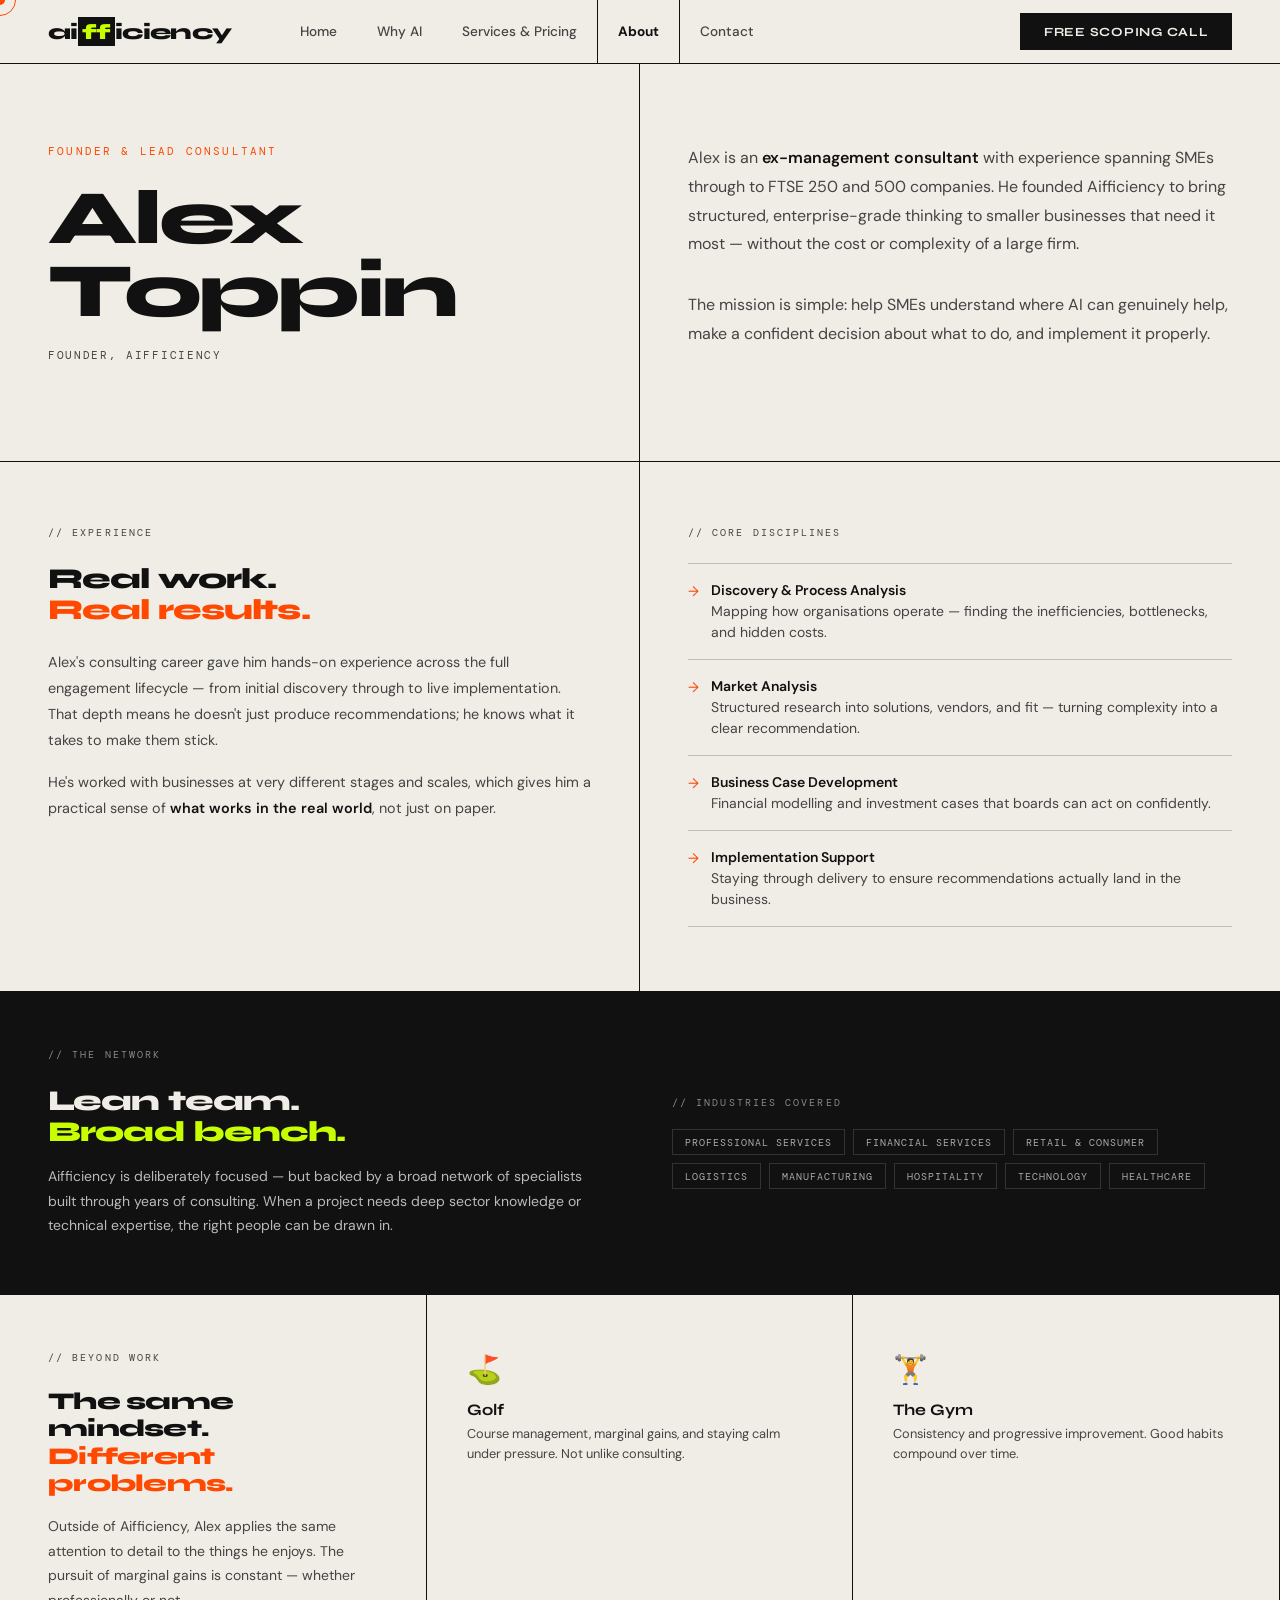
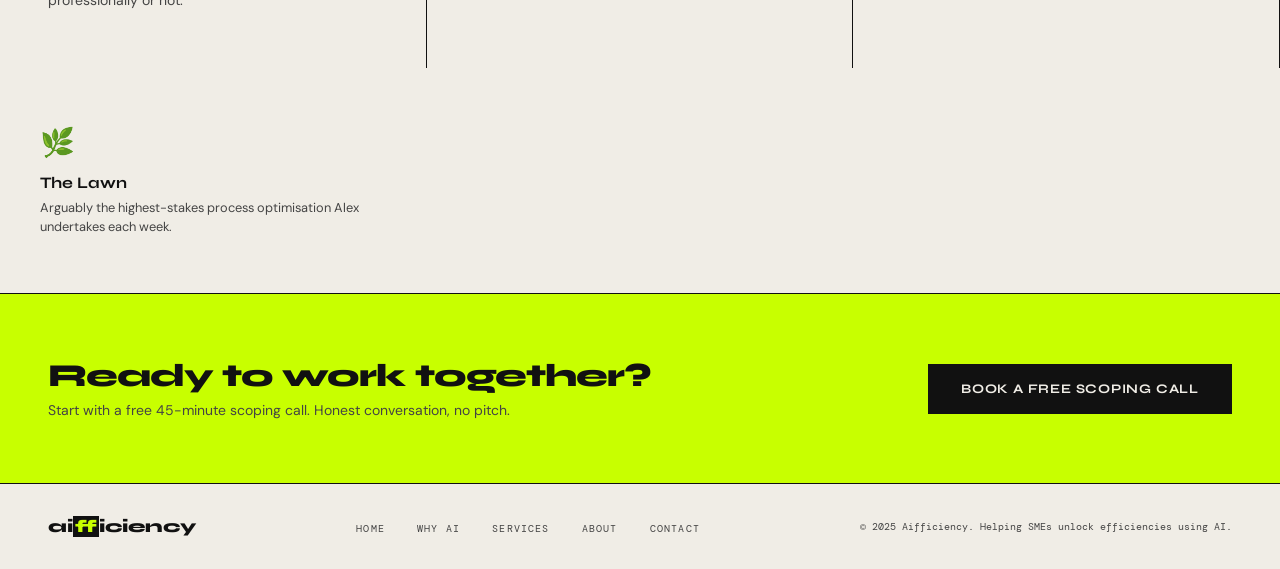
==== aifficiency-about.html @ 2e6d22d6 "Add files via upload" ====
<!DOCTYPE html>
<html lang="en">
<head>
<meta charset="UTF-8">
<meta name="viewport" content="width=device-width, initial-scale=1.0">
<title>Aifficiency — About</title>
<link href="https://fonts.googleapis.com/css2?family=Syne:wght@400;700;800&family=DM+Mono:wght@300;400;500&family=DM+Sans:ital,wght@0,300;0,400;0,500;1,300&display=swap" rel="stylesheet">
<style>
  *,*::before,*::after{box-sizing:border-box;margin:0;padding:0}
  :root{--bg:#f0ede6;--ink:#111;--ink-mid:#444;--acid:#c8ff00;--orange:#ff4800;--card:#e4e1da;--dark:#111;--border:#c0bdb6}
  html{scroll-behavior:smooth}
  body{background:var(--bg);color:var(--ink);font-family:'DM Sans',sans-serif;font-weight:400;overflow-x:hidden;cursor:none}
  .cursor{width:10px;height:10px;background:var(--orange);border-radius:50%;position:fixed;pointer-events:none;z-index:9999;transform:translate(-50%,-50%)}
  .cursor-ring{width:32px;height:32px;border:1.5px solid var(--orange);border-radius:50%;position:fixed;pointer-events:none;z-index:9998;transform:translate(-50%,-50%)}
  nav{padding:0 3rem;display:flex;align-items:stretch;border-bottom:1.5px solid var(--ink);position:sticky;top:0;background:var(--bg);z-index:200;height:64px}
  .nav-logo{font-family:'Syne',sans-serif;font-weight:800;font-size:1.35rem;letter-spacing:-0.03em;color:var(--ink);text-decoration:none;display:flex;align-items:center;margin-right:3rem;flex-shrink:0}
  .nav-logo em{font-style:normal;background:var(--ink);color:var(--acid);padding:0.05em 0.2em}
  .nav-links{display:flex;align-items:stretch;list-style:none;flex:1}
  .nav-links li{display:flex;align-items:stretch}
  .nav-links a{font-size:0.85rem;font-weight:500;color:var(--ink-mid);text-decoration:none;display:flex;align-items:center;padding:0 1.25rem;transition:color 0.15s,background 0.15s}
  .nav-links a:hover{color:var(--ink);background:var(--card)}
  .nav-links a.active{font-weight:700;color:var(--ink);border-left:1.5px solid var(--ink);border-right:1.5px solid var(--ink)}
  .nav-cta{margin-left:auto;display:flex;align-items:center}
  .nav-cta a{font-family:'Syne',sans-serif;font-weight:700;font-size:0.78rem;letter-spacing:0.06em;text-transform:uppercase;text-decoration:none;background:var(--ink);color:var(--bg);padding:0.6rem 1.4rem;border:1.5px solid var(--ink);transition:background 0.15s;cursor:none}
  .nav-cta a:hover{background:var(--orange);border-color:var(--orange);color:#fff}

  .section-label{font-family:'DM Mono',monospace;font-size:0.65rem;letter-spacing:0.2em;text-transform:uppercase;color:var(--ink-mid);margin-bottom:1.5rem}

  /* HERO */
  .hero{display:grid;grid-template-columns:1fr 1fr;border-bottom:1.5px solid var(--ink)}
  .hero-left{padding:5rem 3rem;border-right:1.5px solid var(--ink)}
  .hero-eyebrow{font-family:'DM Mono',monospace;font-size:0.68rem;letter-spacing:0.2em;text-transform:uppercase;color:var(--orange);margin-bottom:1.5rem;opacity:0;animation:fadeUp 0.5s 0.1s forwards}
  .hero-name{font-family:'Syne',sans-serif;font-weight:800;font-size:clamp(3.5rem,6vw,6rem);letter-spacing:-0.04em;line-height:0.95;opacity:0;animation:fadeUp 0.6s 0.25s forwards}
  .hero-role{font-family:'DM Mono',monospace;font-size:0.7rem;letter-spacing:0.15em;text-transform:uppercase;color:var(--ink-mid);margin-top:1.25rem;opacity:0;animation:fadeUp 0.6s 0.4s forwards}
  .hero-right{padding:5rem 3rem;display:flex;flex-direction:column;justify-content:center;opacity:0;animation:fadeUp 0.7s 0.5s forwards}
  .hero-intro{font-size:1rem;color:var(--ink-mid);line-height:1.8;margin-bottom:2rem}
  .hero-intro strong{color:var(--ink);font-weight:600}

  /* BACKGROUND */
  .background-section{display:grid;grid-template-columns:1fr 1fr;border-bottom:1.5px solid var(--ink)}
  .bg-left{padding:4rem 3rem;border-right:1.5px solid var(--ink)}
  .bg-heading{font-family:'Syne',sans-serif;font-weight:800;font-size:1.8rem;letter-spacing:-0.03em;line-height:1.1;margin-bottom:1.5rem}
  .bg-heading em{font-style:normal;color:var(--orange)}
  .bg-body{font-size:0.9rem;color:var(--ink-mid);line-height:1.8}
  .bg-body p+p{margin-top:1rem}
  .bg-body strong{color:var(--ink);font-weight:600}
  .bg-right{padding:4rem 3rem}
  .exp-list{list-style:none;margin-top:0}
  .exp-item{padding:1rem 0;border-bottom:1px solid var(--border);display:flex;gap:0.75rem;align-items:flex-start;font-size:0.875rem;color:var(--ink-mid);line-height:1.5}
  .exp-item:first-child{border-top:1px solid var(--border)}
  .exp-item::before{content:'→';color:var(--orange);flex-shrink:0;margin-top:0.05rem}
  .exp-item strong{color:var(--ink);font-weight:600;display:block}

  /* NETWORK STRIP */
  .network-strip{background:var(--dark);color:var(--bg);padding:3.5rem 3rem;border-bottom:1.5px solid var(--ink);display:grid;grid-template-columns:1fr 1fr;gap:4rem;align-items:center}
  .network-strip .section-label{color:#888}
  .network-heading{font-family:'Syne',sans-serif;font-weight:800;font-size:1.8rem;letter-spacing:-0.03em;line-height:1.1}
  .network-heading em{font-style:normal;color:var(--acid)}
  .network-body{font-size:0.875rem;color:#bbb;line-height:1.75;margin-top:1rem}
  .network-tags{display:flex;flex-wrap:wrap;gap:0.5rem;margin-top:0}
  .network-tag{font-family:'DM Mono',monospace;font-size:0.62rem;letter-spacing:0.1em;text-transform:uppercase;padding:0.35rem 0.75rem;border:1px solid #333;color:#aaa}

  /* PERSONAL */
  .personal-section{display:grid;grid-template-columns:repeat(3,1fr);border-bottom:1.5px solid var(--ink)}
  .personal-intro{padding:3.5rem 3rem;border-right:1.5px solid var(--ink);grid-column:1}
  .personal-heading{font-family:'Syne',sans-serif;font-weight:800;font-size:1.5rem;letter-spacing:-0.03em;line-height:1.15;margin-bottom:1rem}
  .personal-heading em{font-style:normal;color:var(--orange)}
  .personal-body{font-size:0.875rem;color:var(--ink-mid);line-height:1.75}
  .interest-card{padding:3.5rem 2.5rem;border-right:1.5px solid var(--ink);transition:background 0.2s}
  .interest-card:last-child{border-right:none}
  .interest-card:hover{background:var(--card)}
  .interest-emoji{font-size:1.75rem;display:block;margin-bottom:0.75rem}
  .interest-name{font-family:'Syne',sans-serif;font-weight:700;font-size:1rem;margin-bottom:0.35rem}
  .interest-desc{font-size:0.8rem;color:var(--ink-mid);line-height:1.55}

  /* CTA */
  .cta-strip{background:var(--acid);padding:4rem 3rem;display:flex;align-items:center;justify-content:space-between;gap:2rem}
  .cta-text{font-family:'Syne',sans-serif;font-weight:800;font-size:clamp(1.5rem,2.5vw,2.2rem);letter-spacing:-0.03em;line-height:1.1}
  .cta-sub{font-size:0.875rem;color:var(--ink-mid);margin-top:0.5rem}
  .cta-btn{font-family:'Syne',sans-serif;font-weight:700;font-size:0.82rem;letter-spacing:0.06em;text-transform:uppercase;text-decoration:none;background:var(--ink);color:var(--bg);padding:1rem 2rem;border:1.5px solid var(--ink);white-space:nowrap;cursor:none;transition:background 0.15s;display:inline-block}
  .cta-btn:hover{background:var(--orange);border-color:var(--orange);color:#fff}

  footer{padding:2rem 3rem;display:flex;justify-content:space-between;align-items:center;border-top:1.5px solid var(--ink)}
  .footer-logo{font-family:'Syne',sans-serif;font-weight:800;font-size:1.1rem;color:var(--ink)}
  .footer-logo em{font-style:normal;background:var(--ink);color:var(--acid);padding:0 0.12em}
  .footer-links{display:flex;gap:2rem;list-style:none}
  .footer-links a{font-family:'DM Mono',monospace;font-size:0.62rem;letter-spacing:0.12em;text-transform:uppercase;color:var(--ink-mid);text-decoration:none;cursor:none}
  .footer-links a:hover{color:var(--ink)}
  .footer-note{font-family:'DM Mono',monospace;font-size:0.6rem;color:var(--ink-mid)}

  @keyframes fadeUp{from{opacity:0;transform:translateY(16px)}to{opacity:1;transform:translateY(0)}}

  @media(max-width:900px){
    nav{padding:0 1.5rem}.nav-links,.nav-cta{display:none}
    .hero,.background-section,.network-strip,.personal-section{grid-template-columns:1fr}
    .hero-left,.bg-left,.personal-intro{border-right:none;border-bottom:1.5px solid var(--ink);padding:3rem 1.5rem}
    .hero-right,.bg-right,.network-strip{padding:3rem 1.5rem}
    .interest-card{border-right:none;border-bottom:1.5px solid var(--ink)}
    .interest-card:last-child{border-bottom:none}
    .cta-strip{flex-direction:column;align-items:flex-start;padding:3rem 1.5rem}
    footer{flex-direction:column;gap:1rem;text-align:center;padding:2rem 1.5rem}.footer-links{display:none}
  }
</style>
</head>
<body>
<div class="cursor" id="cursor"></div>
<div class="cursor-ring" id="cursorRing"></div>

<nav>
  <a href="index.html" class="nav-logo">ai<em>ff</em>iciency</a>
  <ul class="nav-links">
    <li><a href="index.html">Home</a></li>
    <li><a href="aifficiency-why.html">Why AI</a></li>
    <li><a href="aifficiency-pricing.html">Services & Pricing</a></li>
    <li><a href="aifficiency-about.html" class="active">About</a></li>
    <li><a href="aifficiency-contact.html">Contact</a></li>
  </ul>
  <div class="nav-cta"><a href="aifficiency-contact.html">Free Scoping Call</a></div>
</nav>

<section class="hero">
  <div class="hero-left">
    <div class="hero-eyebrow">Founder & Lead Consultant</div>
    <h1 class="hero-name">Alex<br>Toppin</h1>
    <div class="hero-role">Founder, Aifficiency</div>
  </div>
  <div class="hero-right">
    <p class="hero-intro">Alex is an <strong>ex-management consultant</strong> with experience spanning SMEs through to FTSE 250 and 500 companies. He founded Aifficiency to bring structured, enterprise-grade thinking to smaller businesses that need it most — without the cost or complexity of a large firm.</p>
    <p class="hero-intro">The mission is simple: help SMEs understand where AI can genuinely help, make a confident decision about what to do, and implement it properly.</p>
  </div>
</section>

<section class="background-section">
  <div class="bg-left">
    <div class="section-label">// Experience</div>
    <h2 class="bg-heading">Real work.<br><em>Real results.</em></h2>
    <div class="bg-body">
      <p>Alex's consulting career gave him hands-on experience across the full engagement lifecycle — from initial discovery through to live implementation. That depth means he doesn't just produce recommendations; he knows what it takes to make them stick.</p>
      <p>He's worked with businesses at very different stages and scales, which gives him a practical sense of <strong>what works in the real world</strong>, not just on paper.</p>
    </div>
  </div>
  <div class="bg-right">
    <div class="section-label">// Core disciplines</div>
    <ul class="exp-list">
      <li class="exp-item"><div><strong>Discovery & Process Analysis</strong>Mapping how organisations operate — finding the inefficiencies, bottlenecks, and hidden costs.</div></li>
      <li class="exp-item"><div><strong>Market Analysis</strong>Structured research into solutions, vendors, and fit — turning complexity into a clear recommendation.</div></li>
      <li class="exp-item"><div><strong>Business Case Development</strong>Financial modelling and investment cases that boards can act on confidently.</div></li>
      <li class="exp-item"><div><strong>Implementation Support</strong>Staying through delivery to ensure recommendations actually land in the business.</div></li>
    </ul>
  </div>
</section>

<div class="network-strip">
  <div>
    <div class="section-label">// The network</div>
    <h2 class="network-heading">Lean team.<br><em>Broad bench.</em></h2>
    <p class="network-body">Aifficiency is deliberately focused — but backed by a broad network of specialists built through years of consulting. When a project needs deep sector knowledge or technical expertise, the right people can be drawn in.</p>
  </div>
  <div>
    <div class="section-label" style="color:#888;margin-bottom:1.25rem">// Industries covered</div>
    <div class="network-tags">
      <span class="network-tag">Professional Services</span>
      <span class="network-tag">Financial Services</span>
      <span class="network-tag">Retail & Consumer</span>
      <span class="network-tag">Logistics</span>
      <span class="network-tag">Manufacturing</span>
      <span class="network-tag">Hospitality</span>
      <span class="network-tag">Technology</span>
      <span class="network-tag">Healthcare</span>
    </div>
  </div>
</div>

<section class="personal-section">
  <div class="personal-intro">
    <div class="section-label">// Beyond work</div>
    <h2 class="personal-heading">The same mindset.<br><em>Different problems.</em></h2>
    <p class="personal-body">Outside of Aifficiency, Alex applies the same attention to detail to the things he enjoys. The pursuit of marginal gains is constant — whether professionally or not.</p>
  </div>
  <div class="interest-card">
    <span class="interest-emoji">⛳</span>
    <div class="interest-name">Golf</div>
    <div class="interest-desc">Course management, marginal gains, and staying calm under pressure. Not unlike consulting.</div>
  </div>
  <div class="interest-card">
    <span class="interest-emoji">🏋️</span>
    <div class="interest-name">The Gym</div>
    <div class="interest-desc">Consistency and progressive improvement. Good habits compound over time.</div>
  </div>
  <div class="interest-card">
    <span class="interest-emoji">🌿</span>
    <div class="interest-name">The Lawn</div>
    <div class="interest-desc">Arguably the highest-stakes process optimisation Alex undertakes each week.</div>
  </div>
</section>

<div class="cta-strip">
  <div>
    <div class="cta-text">Ready to work together?</div>
    <p class="cta-sub">Start with a free 45-minute scoping call. Honest conversation, no pitch.</p>
  </div>
  <a href="#" class="cta-btn">Book a free scoping call</a>
</div>

<footer>
  <div class="footer-logo">ai<em>ff</em>iciency</div>
  <ul class="footer-links">
    <li><a href="index.html">Home</a></li>
    <li><a href="aifficiency-why.html">Why AI</a></li>
    <li><a href="aifficiency-pricing.html">Services</a></li>
    <li><a href="aifficiency-about.html">About</a></li>
    <li><a href="aifficiency-contact.html">Contact</a></li>
  </ul>
  <div class="footer-note">© 2025 Aifficiency. Helping SMEs unlock efficiencies using AI.</div>
</footer>

<script>
  const cursor=document.getElementById('cursor'),ring=document.getElementById('cursorRing');
  let mx=0,my=0,rx=0,ry=0;
  document.addEventListener('mousemove',e=>{mx=e.clientX;my=e.clientY;cursor.style.left=mx+'px';cursor.style.top=my+'px'});
  (function loop(){rx+=(mx-rx)*0.14;ry+=(my-ry)*0.14;ring.style.left=rx+'px';ring.style.top=ry+'px';requestAnimationFrame(loop)})();
</script>
</body>
</html>
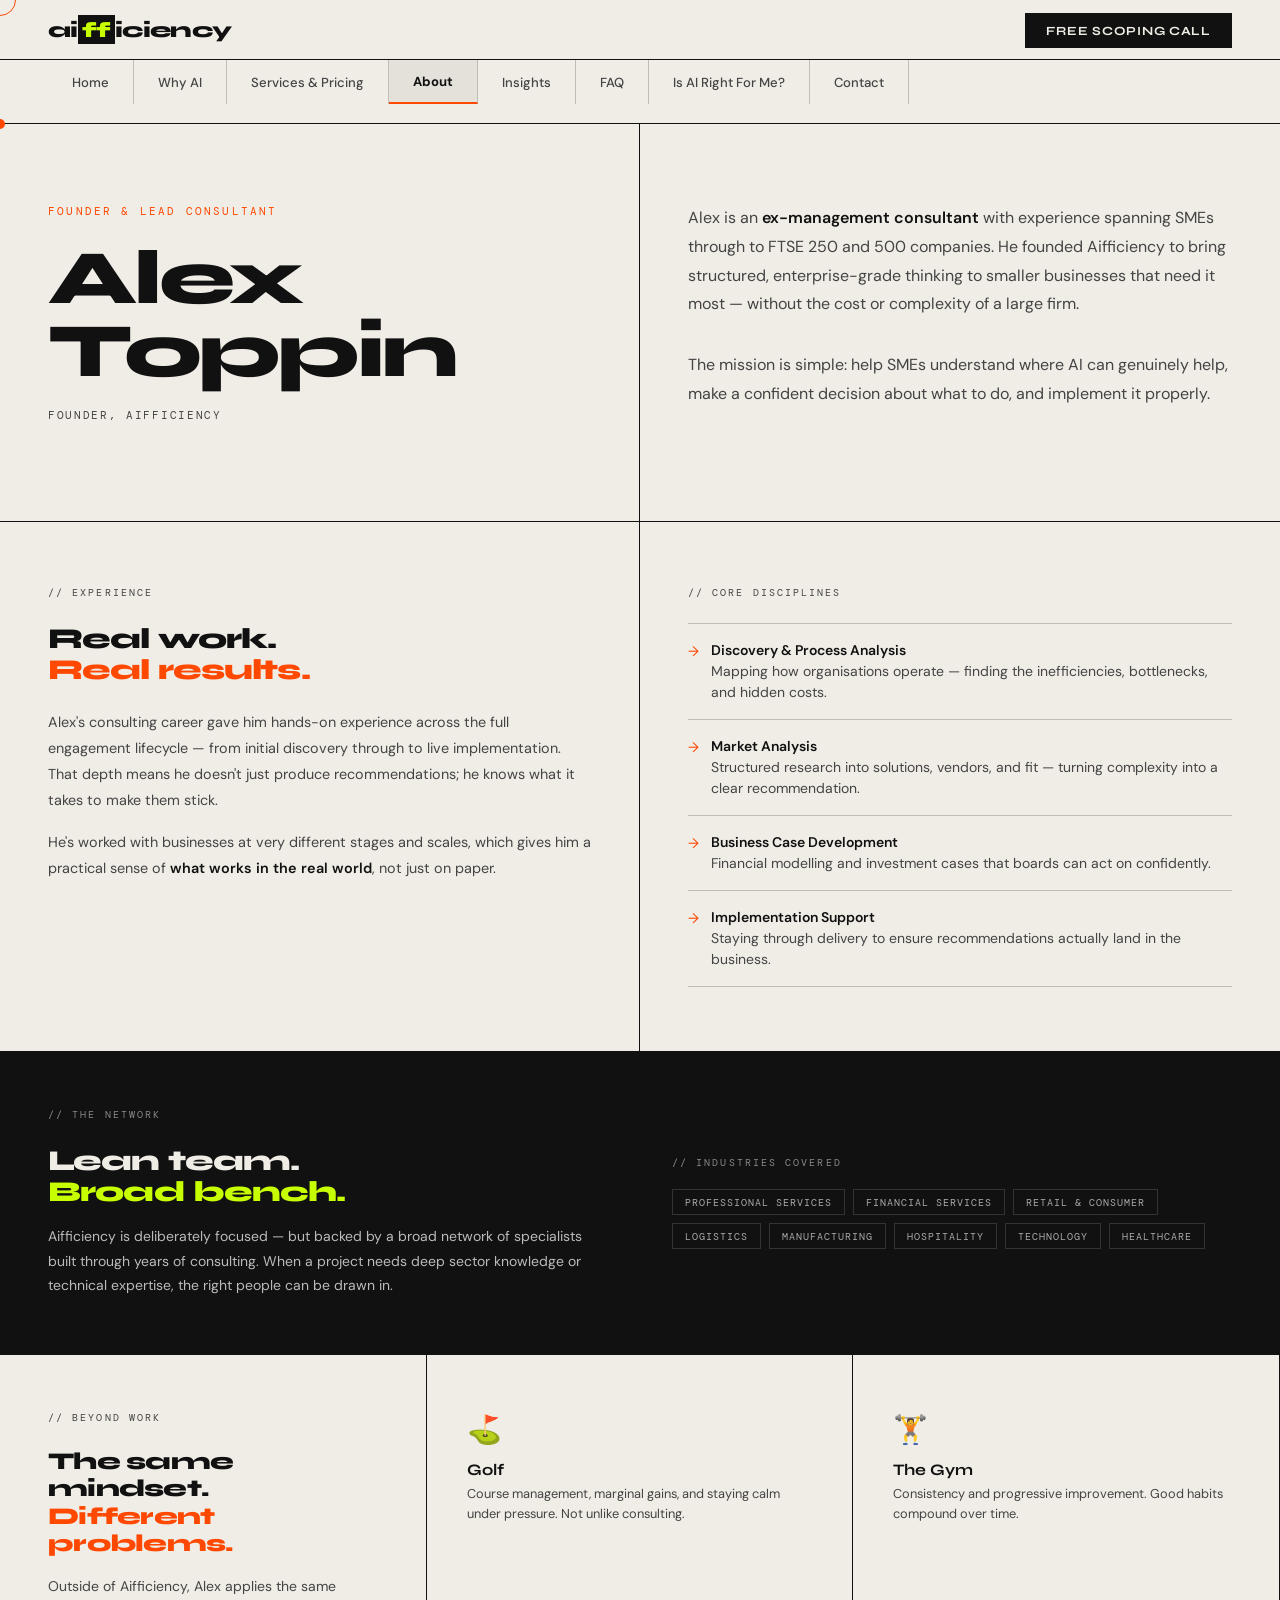
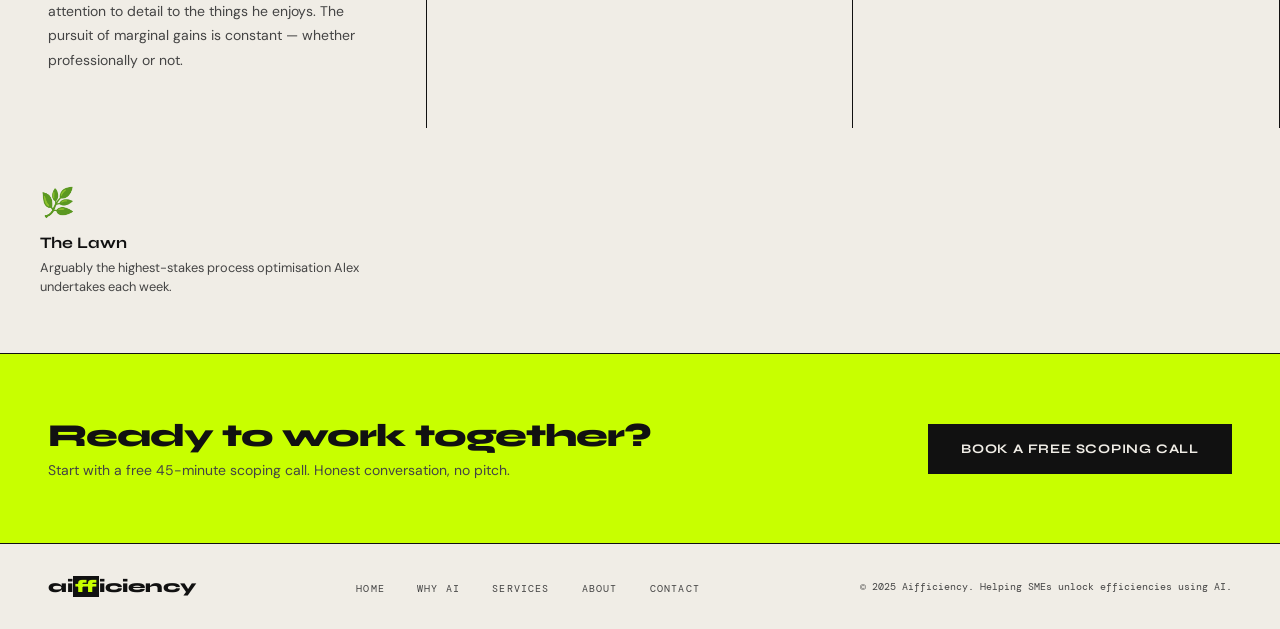
==== commit bdedd1cb: "Add files via upload" ====
--- a/aifficiency-about.html
+++ b/aifficiency-about.html
@@ -100,23 +100,276 @@
     .cta-strip{flex-direction:column;align-items:flex-start;padding:3rem 1.5rem}
     footer{flex-direction:column;gap:1rem;text-align:center;padding:2rem 1.5rem}.footer-links{display:none}
   }
+
+  /* ── MOBILE OVERRIDES ── */
+  @media(max-width:768px){
+    /* Nav */
+    nav{padding:0 1.25rem;height:56px}
+    .nav-links,.nav-cta{display:none!important}
+    
+    .nav-logo{font-size:1.1rem;margin-right:0}
+
+    /* Mobile menu */
+    
+
+    /* Typography scale down */
+    h1,.hero-name,.hero-h1{font-size:clamp(2.2rem,10vw,3.5rem)!important;letter-spacing:-0.03em!important}
+    .hero-sub,.hero-intro{font-size:0.9rem!important}
+
+    /* All two-column grids → single column */
+    .hero,.hero-section,
+    .background-section,.bg-left,.bg-right,
+    .how-grid,.cost-section,
+    .sme-grid,.not-right-grid,
+    .why-section,.why-left,.why-right,
+    .network-strip,.network-section,
+    .personal-section,
+    .what-section,
+    .signals-section,.signals-col,
+    .faq-body,
+    .main,.form-col,.info-col{
+      grid-template-columns:1fr!important;
+      display:block!important
+    }
+
+    /* Hero sections */
+    .hero{display:flex!important;flex-direction:column}
+    .hero-left,.hero-right{
+      padding:2.5rem 1.25rem!important;
+      border-right:none!important;
+      border-bottom:1.5px solid var(--ink)
+    }
+    .hero-right{border-bottom:none!important}
+
+    /* General padding */
+    section,
+    .hero,.tiers-section,.how-section,.why-section,
+    .faq-section,.start-section,.proof-section,
+    .reasons-section,.cost-section,.sme-section,
+    .not-right,.personal-section,.network-strip,
+    .background-section,.what-section,.articles-section,
+    .cases-section,.cta-section,.cta-banner,
+    .cta-strip,.form-col,.info-col,
+    .how-header,.pull-quote{
+      padding-left:1.25rem!important;
+      padding-right:1.25rem!important;
+      padding-top:2.5rem!important;
+      padding-bottom:2.5rem!important
+    }
+
+    /* Three-column grids → single column */
+    .tiers-grid,.tiers-row,
+    .reasons-grid,.start-steps,
+    .how-steps,.articles-grid,
+    .cases-grid,.proof-grid,
+    .expertise-grid,.quiz-grid{
+      grid-template-columns:1fr!important
+    }
+
+    /* Fix borders on stacked cards */
+    .tier,.tier-card,.reason,.start-step,
+    .how-step,.article-card,.case-card,
+    .proof-card,.expertise-item,.quiz-item,
+    .interest-card,.signals-col,.process-step{
+      border-right:none!important;
+      border-bottom:1.5px solid var(--ink)!important
+    }
+    .tier:last-child,.tier-card:last-child,
+    .reason:last-child,.start-step:last-child,
+    .how-step:last-child,.article-card:last-child,
+    .case-card:last-child,.proof-card:last-child,
+    .expertise-item:last-child,.interest-card:last-child,
+    .signals-col:last-child,.process-step:last-child{
+      border-bottom:none!important
+    }
+
+    /* Personal section */
+    .personal-section{display:flex!important;flex-direction:column}
+    .personal-intro{border-right:none!important;border-bottom:1.5px solid var(--ink)!important;padding:2.5rem 1.25rem!important}
+    .interest-card{padding:2rem 1.25rem!important}
+
+    /* Network strip */
+    .network-strip,.sme-section,.not-right,.why-left,.why-right{
+      padding:2.5rem 1.25rem!important
+    }
+    .network-tags{flex-wrap:wrap}
+
+    /* FAQ sidebar hidden on mobile */
+    .faq-nav{display:none!important}
+    .faq-content{padding:2rem 1.25rem!important}
+    .faq-body{display:block!important}
+
+    /* CTA banners */
+    .cta-section,.cta-banner,.cta-strip{
+      flex-direction:column!important;
+      align-items:flex-start!important;
+      gap:1.5rem!important
+    }
+    .cta-btn-main,.cta-btn,.cta-banner-btn{
+      width:100%;
+      text-align:center;
+      display:block!important
+    }
+
+    /* What section */
+    .what-section{display:block!important}
+    .what-label-col{margin-bottom:1.5rem}
+
+    /* Hero stats */
+    .hero-stat-row,.credential-row,.expect-row{
+      flex-wrap:wrap;
+      gap:1.25rem
+    }
+    .hero-stat-block{padding:1.75rem 1.25rem!important}
+
+    /* Form */
+    .form-row{grid-template-columns:1fr!important}
+    .form-col{border-right:none!important;border-bottom:1.5px solid var(--ink)!important;padding:2.5rem 1.25rem!important}
+    .info-col{padding:2.5rem 1.25rem!important}
+
+    /* Interests row */
+    .interests-row{flex-direction:column!important}
+
+    /* How header */
+    .how-header{flex-direction:column!important;padding:2.5rem 1.25rem!important}
+    .how-sub{text-align:left!important;max-width:100%!important}
+
+    /* Proof grid */
+    .proof-grid{grid-template-columns:1fr!important}
+
+    /* Footer */
+    footer{flex-direction:column!important;gap:1rem!important;text-align:center!important;padding:1.5rem 1.25rem!important}
+    .footer-links{display:none!important}
+
+    /* Process strip */
+    .process-strip{flex-direction:column!important}
+
+    /* Featured section */
+    .featured{grid-template-columns:1fr!important;display:block!important}
+    .featured-main{border-right:none!important;border-bottom:1.5px solid var(--ink)!important;padding:2rem 1.25rem!important}
+    .featured-side-card{padding:1.5rem 1.25rem!important}
+
+    /* Marquee smaller */
+    .marquee-inner span{font-size:0.58rem}
+
+    /* Pull quote */
+    .pull-quote{padding:2.5rem 1.25rem!important}
+
+    /* Bg sections */
+    .bg-left{border-right:none!important;border-bottom:1.5px solid var(--ink)!important;padding:2.5rem 1.25rem!important}
+    .bg-right{padding:2.5rem 1.25rem!important}
+
+    /* Cost section */
+    .cost-left{border-right:none!important;border-bottom:1.5px solid var(--ink)!important;padding-right:0!important;padding-bottom:2rem!important}
+    .cost-right{padding-left:0!important;padding-top:2rem!important}
+
+    /* Hero name page */
+    .hero-name{font-size:3.5rem!important}
+  }
+
+  /* ── NEW TWO-ROW HEADER/NAV ── */
+  .site-header {
+    position: sticky;
+    top: 0;
+    z-index: 200;
+    background: var(--bg);
+  }
+  .header-bar {
+    padding: 0 3rem;
+    height: 60px;
+    display: flex;
+    align-items: center;
+    justify-content: space-between;
+    border-bottom: 1.5px solid var(--ink);
+  }
+  .nav-logo {
+    font-family: 'Syne', sans-serif;
+    font-weight: 800;
+    font-size: 1.35rem;
+    letter-spacing: -0.03em;
+    color: var(--ink);
+    text-decoration: none;
+    display: flex;
+    align-items: center;
+  }
+  .nav-logo em { font-style: normal; background: var(--ink); color: var(--acid); padding: 0.05em 0.2em; }
+  .header-cta a {
+    font-family: 'Syne', sans-serif;
+    font-weight: 700;
+    font-size: 0.78rem;
+    letter-spacing: 0.06em;
+    text-transform: uppercase;
+    text-decoration: none;
+    background: var(--ink);
+    color: var(--bg);
+    padding: 0.55rem 1.25rem;
+    border: 1.5px solid var(--ink);
+    transition: background 0.15s;
+    cursor: none;
+    white-space: nowrap;
+  }
+  .header-cta a:hover { background: var(--orange); border-color: var(--orange); color: #fff; }
+
+  .nav-bar {
+    border-bottom: 1.5px solid var(--ink);
+    overflow-x: auto;
+    -webkit-overflow-scrolling: touch;
+    scrollbar-width: none;
+  }
+  .nav-bar::-webkit-scrollbar { display: none; }
+  .nav-bar-inner {
+    display: flex;
+    align-items: stretch;
+    min-width: max-content;
+    height: 44px;
+  }
+  .nav-bar-inner a {
+    font-family: 'DM Sans', sans-serif;
+    font-size: 0.82rem;
+    font-weight: 500;
+    color: var(--ink-mid);
+    text-decoration: none;
+    display: flex;
+    align-items: center;
+    padding: 0 1.5rem;
+    border-right: 1px solid var(--border);
+    white-space: nowrap;
+    transition: background 0.15s, color 0.15s;
+  }
+  .nav-bar-inner a:first-child { border-left: none; }
+  .nav-bar-inner a:hover { background: var(--card); color: var(--ink); }
+  .nav-bar-inner a.active {
+    font-weight: 700;
+    color: var(--ink);
+    background: var(--card);
+    border-bottom: 2px solid var(--orange);
+  }
+
 </style>
 </head>
 <body>
+<div class="site-header">
+  <div class="header-bar">
+    <a href="index.html" class="nav-logo">ai<em>ff</em>iciency</a>
+    <div class="header-cta"><a href="aifficiency-contact.html">Free Scoping Call</a></div>
+  </div>
+  <nav class="nav-bar">
+    <div class="nav-bar-inner">
+    <a href="index.html">Home</a>
+    <a href="aifficiency-why.html">Why AI</a>
+    <a href="aifficiency-pricing.html">Services & Pricing</a>
+    <a href="aifficiency-about.html" class="active">About</a>
+    <a href="aifficiency-insights.html">Insights</a>
+    <a href="aifficiency-faq.html">FAQ</a>
+    <a href="aifficiency-aiready.html">Is AI Right For Me?</a>
+    <a href="aifficiency-contact.html">Contact</a>
+    </div>
+  </nav>
+</div>
 <div class="cursor" id="cursor"></div>
 <div class="cursor-ring" id="cursorRing"></div>
 
-<nav>
-  <a href="index.html" class="nav-logo">ai<em>ff</em>iciency</a>
-  <ul class="nav-links">
-    <li><a href="index.html">Home</a></li>
-    <li><a href="aifficiency-why.html">Why AI</a></li>
-    <li><a href="aifficiency-pricing.html">Services & Pricing</a></li>
-    <li><a href="aifficiency-about.html" class="active">About</a></li>
-    <li><a href="aifficiency-contact.html">Contact</a></li>
-  </ul>
-  <div class="nav-cta"><a href="aifficiency-contact.html">Free Scoping Call</a></div>
-</nav>
+
 
 <section class="hero">
   <div class="hero-left">
@@ -219,6 +472,8 @@
   let mx=0,my=0,rx=0,ry=0;
   document.addEventListener('mousemove',e=>{mx=e.clientX;my=e.clientY;cursor.style.left=mx+'px';cursor.style.top=my+'px'});
   (function loop(){rx+=(mx-rx)*0.14;ry+=(my-ry)*0.14;ring.style.left=rx+'px';ring.style.top=ry+'px';requestAnimationFrame(loop)})();
+
+  
 </script>
 </body>
 </html>
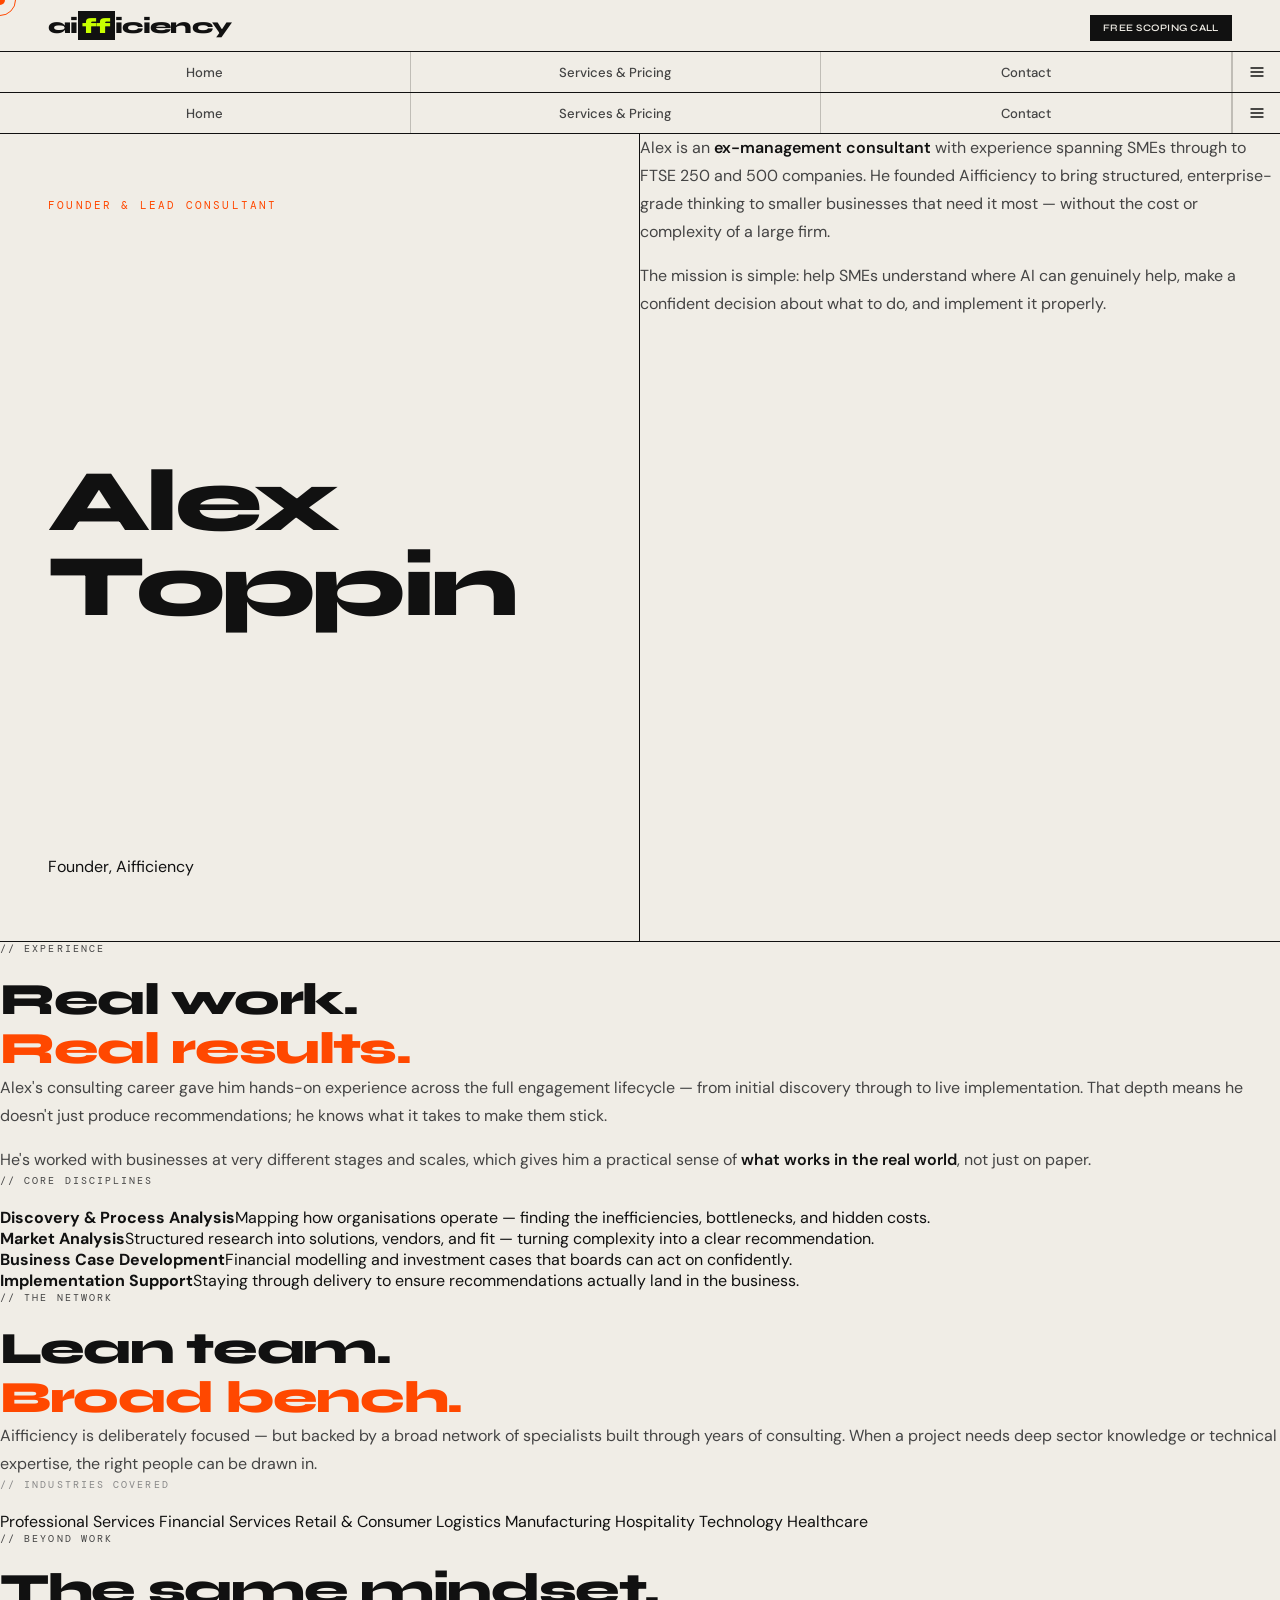
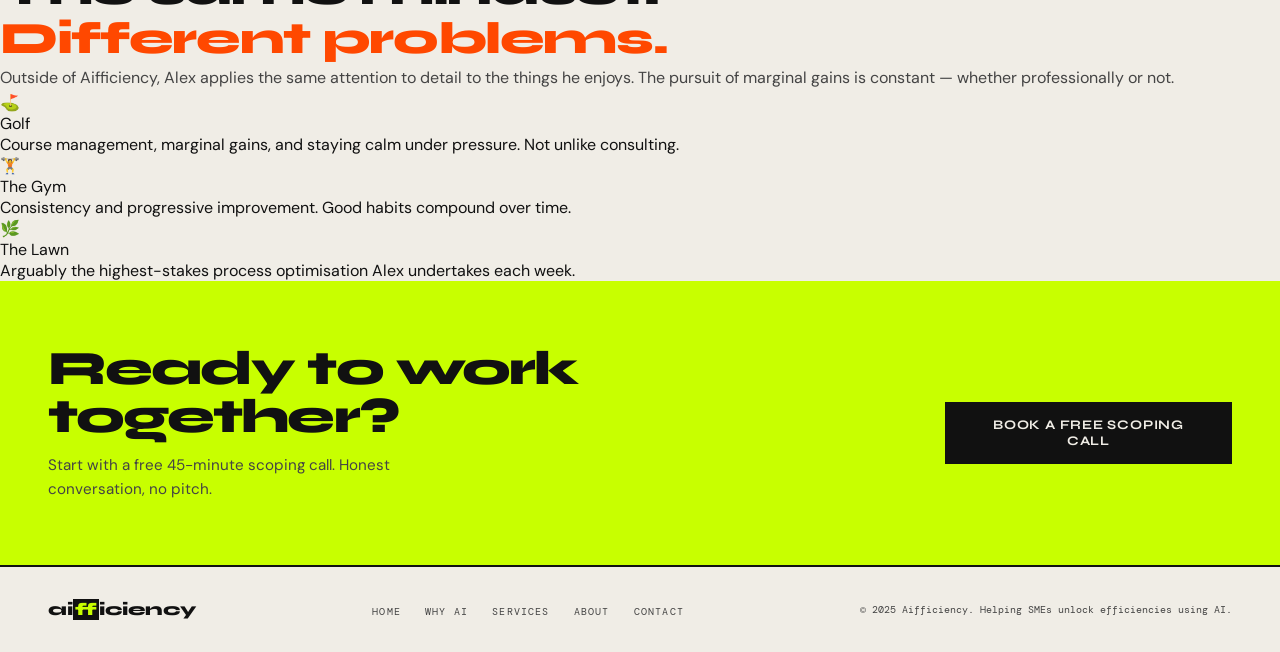
==== commit d0b8653e: "Add files via upload" ====
--- a/aifficiency-about.html
+++ b/aifficiency-about.html
@@ -2,374 +2,64 @@
 <html lang="en">
 <head>
 <meta charset="UTF-8">
-<meta name="viewport" content="width=device-width, initial-scale=1.0">
-<title>Aifficiency — About</title>
+<meta name="viewport" content="width=device-width, initial-scale=1.0, viewport-fit=cover">
+<title>Aifficiency — About Alex Toppin</title>
 <link href="https://fonts.googleapis.com/css2?family=Syne:wght@400;700;800&family=DM+Mono:wght@300;400;500&family=DM+Sans:ital,wght@0,300;0,400;0,500;1,300&display=swap" rel="stylesheet">
-<style>
-  *,*::before,*::after{box-sizing:border-box;margin:0;padding:0}
-  :root{--bg:#f0ede6;--ink:#111;--ink-mid:#444;--acid:#c8ff00;--orange:#ff4800;--card:#e4e1da;--dark:#111;--border:#c0bdb6}
-  html{scroll-behavior:smooth}
-  body{background:var(--bg);color:var(--ink);font-family:'DM Sans',sans-serif;font-weight:400;overflow-x:hidden;cursor:none}
-  .cursor{width:10px;height:10px;background:var(--orange);border-radius:50%;position:fixed;pointer-events:none;z-index:9999;transform:translate(-50%,-50%)}
-  .cursor-ring{width:32px;height:32px;border:1.5px solid var(--orange);border-radius:50%;position:fixed;pointer-events:none;z-index:9998;transform:translate(-50%,-50%)}
-  nav{padding:0 3rem;display:flex;align-items:stretch;border-bottom:1.5px solid var(--ink);position:sticky;top:0;background:var(--bg);z-index:200;height:64px}
-  .nav-logo{font-family:'Syne',sans-serif;font-weight:800;font-size:1.35rem;letter-spacing:-0.03em;color:var(--ink);text-decoration:none;display:flex;align-items:center;margin-right:3rem;flex-shrink:0}
-  .nav-logo em{font-style:normal;background:var(--ink);color:var(--acid);padding:0.05em 0.2em}
-  .nav-links{display:flex;align-items:stretch;list-style:none;flex:1}
-  .nav-links li{display:flex;align-items:stretch}
-  .nav-links a{font-size:0.85rem;font-weight:500;color:var(--ink-mid);text-decoration:none;display:flex;align-items:center;padding:0 1.25rem;transition:color 0.15s,background 0.15s}
-  .nav-links a:hover{color:var(--ink);background:var(--card)}
-  .nav-links a.active{font-weight:700;color:var(--ink);border-left:1.5px solid var(--ink);border-right:1.5px solid var(--ink)}
-  .nav-cta{margin-left:auto;display:flex;align-items:center}
-  .nav-cta a{font-family:'Syne',sans-serif;font-weight:700;font-size:0.78rem;letter-spacing:0.06em;text-transform:uppercase;text-decoration:none;background:var(--ink);color:var(--bg);padding:0.6rem 1.4rem;border:1.5px solid var(--ink);transition:background 0.15s;cursor:none}
-  .nav-cta a:hover{background:var(--orange);border-color:var(--orange);color:#fff}
-
-  .section-label{font-family:'DM Mono',monospace;font-size:0.65rem;letter-spacing:0.2em;text-transform:uppercase;color:var(--ink-mid);margin-bottom:1.5rem}
-
-  /* HERO */
-  .hero{display:grid;grid-template-columns:1fr 1fr;border-bottom:1.5px solid var(--ink)}
-  .hero-left{padding:5rem 3rem;border-right:1.5px solid var(--ink)}
-  .hero-eyebrow{font-family:'DM Mono',monospace;font-size:0.68rem;letter-spacing:0.2em;text-transform:uppercase;color:var(--orange);margin-bottom:1.5rem;opacity:0;animation:fadeUp 0.5s 0.1s forwards}
-  .hero-name{font-family:'Syne',sans-serif;font-weight:800;font-size:clamp(3.5rem,6vw,6rem);letter-spacing:-0.04em;line-height:0.95;opacity:0;animation:fadeUp 0.6s 0.25s forwards}
-  .hero-role{font-family:'DM Mono',monospace;font-size:0.7rem;letter-spacing:0.15em;text-transform:uppercase;color:var(--ink-mid);margin-top:1.25rem;opacity:0;animation:fadeUp 0.6s 0.4s forwards}
-  .hero-right{padding:5rem 3rem;display:flex;flex-direction:column;justify-content:center;opacity:0;animation:fadeUp 0.7s 0.5s forwards}
-  .hero-intro{font-size:1rem;color:var(--ink-mid);line-height:1.8;margin-bottom:2rem}
-  .hero-intro strong{color:var(--ink);font-weight:600}
-
-  /* BACKGROUND */
-  .background-section{display:grid;grid-template-columns:1fr 1fr;border-bottom:1.5px solid var(--ink)}
-  .bg-left{padding:4rem 3rem;border-right:1.5px solid var(--ink)}
-  .bg-heading{font-family:'Syne',sans-serif;font-weight:800;font-size:1.8rem;letter-spacing:-0.03em;line-height:1.1;margin-bottom:1.5rem}
-  .bg-heading em{font-style:normal;color:var(--orange)}
-  .bg-body{font-size:0.9rem;color:var(--ink-mid);line-height:1.8}
-  .bg-body p+p{margin-top:1rem}
-  .bg-body strong{color:var(--ink);font-weight:600}
-  .bg-right{padding:4rem 3rem}
-  .exp-list{list-style:none;margin-top:0}
-  .exp-item{padding:1rem 0;border-bottom:1px solid var(--border);display:flex;gap:0.75rem;align-items:flex-start;font-size:0.875rem;color:var(--ink-mid);line-height:1.5}
-  .exp-item:first-child{border-top:1px solid var(--border)}
-  .exp-item::before{content:'→';color:var(--orange);flex-shrink:0;margin-top:0.05rem}
-  .exp-item strong{color:var(--ink);font-weight:600;display:block}
-
-  /* NETWORK STRIP */
-  .network-strip{background:var(--dark);color:var(--bg);padding:3.5rem 3rem;border-bottom:1.5px solid var(--ink);display:grid;grid-template-columns:1fr 1fr;gap:4rem;align-items:center}
-  .network-strip .section-label{color:#888}
-  .network-heading{font-family:'Syne',sans-serif;font-weight:800;font-size:1.8rem;letter-spacing:-0.03em;line-height:1.1}
-  .network-heading em{font-style:normal;color:var(--acid)}
-  .network-body{font-size:0.875rem;color:#bbb;line-height:1.75;margin-top:1rem}
-  .network-tags{display:flex;flex-wrap:wrap;gap:0.5rem;margin-top:0}
-  .network-tag{font-family:'DM Mono',monospace;font-size:0.62rem;letter-spacing:0.1em;text-transform:uppercase;padding:0.35rem 0.75rem;border:1px solid #333;color:#aaa}
-
-  /* PERSONAL */
-  .personal-section{display:grid;grid-template-columns:repeat(3,1fr);border-bottom:1.5px solid var(--ink)}
-  .personal-intro{padding:3.5rem 3rem;border-right:1.5px solid var(--ink);grid-column:1}
-  .personal-heading{font-family:'Syne',sans-serif;font-weight:800;font-size:1.5rem;letter-spacing:-0.03em;line-height:1.15;margin-bottom:1rem}
-  .personal-heading em{font-style:normal;color:var(--orange)}
-  .personal-body{font-size:0.875rem;color:var(--ink-mid);line-height:1.75}
-  .interest-card{padding:3.5rem 2.5rem;border-right:1.5px solid var(--ink);transition:background 0.2s}
-  .interest-card:last-child{border-right:none}
-  .interest-card:hover{background:var(--card)}
-  .interest-emoji{font-size:1.75rem;display:block;margin-bottom:0.75rem}
-  .interest-name{font-family:'Syne',sans-serif;font-weight:700;font-size:1rem;margin-bottom:0.35rem}
-  .interest-desc{font-size:0.8rem;color:var(--ink-mid);line-height:1.55}
-
-  /* CTA */
-  .cta-strip{background:var(--acid);padding:4rem 3rem;display:flex;align-items:center;justify-content:space-between;gap:2rem}
-  .cta-text{font-family:'Syne',sans-serif;font-weight:800;font-size:clamp(1.5rem,2.5vw,2.2rem);letter-spacing:-0.03em;line-height:1.1}
-  .cta-sub{font-size:0.875rem;color:var(--ink-mid);margin-top:0.5rem}
-  .cta-btn{font-family:'Syne',sans-serif;font-weight:700;font-size:0.82rem;letter-spacing:0.06em;text-transform:uppercase;text-decoration:none;background:var(--ink);color:var(--bg);padding:1rem 2rem;border:1.5px solid var(--ink);white-space:nowrap;cursor:none;transition:background 0.15s;display:inline-block}
-  .cta-btn:hover{background:var(--orange);border-color:var(--orange);color:#fff}
-
-  footer{padding:2rem 3rem;display:flex;justify-content:space-between;align-items:center;border-top:1.5px solid var(--ink)}
-  .footer-logo{font-family:'Syne',sans-serif;font-weight:800;font-size:1.1rem;color:var(--ink)}
-  .footer-logo em{font-style:normal;background:var(--ink);color:var(--acid);padding:0 0.12em}
-  .footer-links{display:flex;gap:2rem;list-style:none}
-  .footer-links a{font-family:'DM Mono',monospace;font-size:0.62rem;letter-spacing:0.12em;text-transform:uppercase;color:var(--ink-mid);text-decoration:none;cursor:none}
-  .footer-links a:hover{color:var(--ink)}
-  .footer-note{font-family:'DM Mono',monospace;font-size:0.6rem;color:var(--ink-mid)}
-
-  @keyframes fadeUp{from{opacity:0;transform:translateY(16px)}to{opacity:1;transform:translateY(0)}}
-
-  @media(max-width:900px){
-    nav{padding:0 1.5rem}.nav-links,.nav-cta{display:none}
-    .hero,.background-section,.network-strip,.personal-section{grid-template-columns:1fr}
-    .hero-left,.bg-left,.personal-intro{border-right:none;border-bottom:1.5px solid var(--ink);padding:3rem 1.5rem}
-    .hero-right,.bg-right,.network-strip{padding:3rem 1.5rem}
-    .interest-card{border-right:none;border-bottom:1.5px solid var(--ink)}
-    .interest-card:last-child{border-bottom:none}
-    .cta-strip{flex-direction:column;align-items:flex-start;padding:3rem 1.5rem}
-    footer{flex-direction:column;gap:1rem;text-align:center;padding:2rem 1.5rem}.footer-links{display:none}
-  }
-
-  /* ── MOBILE OVERRIDES ── */
-  @media(max-width:768px){
-    /* Nav */
-    nav{padding:0 1.25rem;height:56px}
-    .nav-links,.nav-cta{display:none!important}
-    
-    .nav-logo{font-size:1.1rem;margin-right:0}
-
-    /* Mobile menu */
-    
-
-    /* Typography scale down */
-    h1,.hero-name,.hero-h1{font-size:clamp(2.2rem,10vw,3.5rem)!important;letter-spacing:-0.03em!important}
-    .hero-sub,.hero-intro{font-size:0.9rem!important}
-
-    /* All two-column grids → single column */
-    .hero,.hero-section,
-    .background-section,.bg-left,.bg-right,
-    .how-grid,.cost-section,
-    .sme-grid,.not-right-grid,
-    .why-section,.why-left,.why-right,
-    .network-strip,.network-section,
-    .personal-section,
-    .what-section,
-    .signals-section,.signals-col,
-    .faq-body,
-    .main,.form-col,.info-col{
-      grid-template-columns:1fr!important;
-      display:block!important
-    }
-
-    /* Hero sections */
-    .hero{display:flex!important;flex-direction:column}
-    .hero-left,.hero-right{
-      padding:2.5rem 1.25rem!important;
-      border-right:none!important;
-      border-bottom:1.5px solid var(--ink)
-    }
-    .hero-right{border-bottom:none!important}
-
-    /* General padding */
-    section,
-    .hero,.tiers-section,.how-section,.why-section,
-    .faq-section,.start-section,.proof-section,
-    .reasons-section,.cost-section,.sme-section,
-    .not-right,.personal-section,.network-strip,
-    .background-section,.what-section,.articles-section,
-    .cases-section,.cta-section,.cta-banner,
-    .cta-strip,.form-col,.info-col,
-    .how-header,.pull-quote{
-      padding-left:1.25rem!important;
-      padding-right:1.25rem!important;
-      padding-top:2.5rem!important;
-      padding-bottom:2.5rem!important
-    }
-
-    /* Three-column grids → single column */
-    .tiers-grid,.tiers-row,
-    .reasons-grid,.start-steps,
-    .how-steps,.articles-grid,
-    .cases-grid,.proof-grid,
-    .expertise-grid,.quiz-grid{
-      grid-template-columns:1fr!important
-    }
-
-    /* Fix borders on stacked cards */
-    .tier,.tier-card,.reason,.start-step,
-    .how-step,.article-card,.case-card,
-    .proof-card,.expertise-item,.quiz-item,
-    .interest-card,.signals-col,.process-step{
-      border-right:none!important;
-      border-bottom:1.5px solid var(--ink)!important
-    }
-    .tier:last-child,.tier-card:last-child,
-    .reason:last-child,.start-step:last-child,
-    .how-step:last-child,.article-card:last-child,
-    .case-card:last-child,.proof-card:last-child,
-    .expertise-item:last-child,.interest-card:last-child,
-    .signals-col:last-child,.process-step:last-child{
-      border-bottom:none!important
-    }
-
-    /* Personal section */
-    .personal-section{display:flex!important;flex-direction:column}
-    .personal-intro{border-right:none!important;border-bottom:1.5px solid var(--ink)!important;padding:2.5rem 1.25rem!important}
-    .interest-card{padding:2rem 1.25rem!important}
-
-    /* Network strip */
-    .network-strip,.sme-section,.not-right,.why-left,.why-right{
-      padding:2.5rem 1.25rem!important
-    }
-    .network-tags{flex-wrap:wrap}
-
-    /* FAQ sidebar hidden on mobile */
-    .faq-nav{display:none!important}
-    .faq-content{padding:2rem 1.25rem!important}
-    .faq-body{display:block!important}
-
-    /* CTA banners */
-    .cta-section,.cta-banner,.cta-strip{
-      flex-direction:column!important;
-      align-items:flex-start!important;
-      gap:1.5rem!important
-    }
-    .cta-btn-main,.cta-btn,.cta-banner-btn{
-      width:100%;
-      text-align:center;
-      display:block!important
-    }
-
-    /* What section */
-    .what-section{display:block!important}
-    .what-label-col{margin-bottom:1.5rem}
-
-    /* Hero stats */
-    .hero-stat-row,.credential-row,.expect-row{
-      flex-wrap:wrap;
-      gap:1.25rem
-    }
-    .hero-stat-block{padding:1.75rem 1.25rem!important}
-
-    /* Form */
-    .form-row{grid-template-columns:1fr!important}
-    .form-col{border-right:none!important;border-bottom:1.5px solid var(--ink)!important;padding:2.5rem 1.25rem!important}
-    .info-col{padding:2.5rem 1.25rem!important}
-
-    /* Interests row */
-    .interests-row{flex-direction:column!important}
-
-    /* How header */
-    .how-header{flex-direction:column!important;padding:2.5rem 1.25rem!important}
-    .how-sub{text-align:left!important;max-width:100%!important}
-
-    /* Proof grid */
-    .proof-grid{grid-template-columns:1fr!important}
-
-    /* Footer */
-    footer{flex-direction:column!important;gap:1rem!important;text-align:center!important;padding:1.5rem 1.25rem!important}
-    .footer-links{display:none!important}
-
-    /* Process strip */
-    .process-strip{flex-direction:column!important}
-
-    /* Featured section */
-    .featured{grid-template-columns:1fr!important;display:block!important}
-    .featured-main{border-right:none!important;border-bottom:1.5px solid var(--ink)!important;padding:2rem 1.25rem!important}
-    .featured-side-card{padding:1.5rem 1.25rem!important}
-
-    /* Marquee smaller */
-    .marquee-inner span{font-size:0.58rem}
-
-    /* Pull quote */
-    .pull-quote{padding:2.5rem 1.25rem!important}
-
-    /* Bg sections */
-    .bg-left{border-right:none!important;border-bottom:1.5px solid var(--ink)!important;padding:2.5rem 1.25rem!important}
-    .bg-right{padding:2.5rem 1.25rem!important}
-
-    /* Cost section */
-    .cost-left{border-right:none!important;border-bottom:1.5px solid var(--ink)!important;padding-right:0!important;padding-bottom:2rem!important}
-    .cost-right{padding-left:0!important;padding-top:2rem!important}
-
-    /* Hero name page */
-    .hero-name{font-size:3.5rem!important}
-  }
-
-  /* ── NEW TWO-ROW HEADER/NAV ── */
-  .site-header {
-    position: sticky;
-    top: 0;
-    z-index: 200;
-    background: var(--bg);
-  }
-  .header-bar {
-    padding: 0 3rem;
-    height: 60px;
-    display: flex;
-    align-items: center;
-    justify-content: space-between;
-    border-bottom: 1.5px solid var(--ink);
-  }
-  .nav-logo {
-    font-family: 'Syne', sans-serif;
-    font-weight: 800;
-    font-size: 1.35rem;
-    letter-spacing: -0.03em;
-    color: var(--ink);
-    text-decoration: none;
-    display: flex;
-    align-items: center;
-  }
-  .nav-logo em { font-style: normal; background: var(--ink); color: var(--acid); padding: 0.05em 0.2em; }
-  .header-cta a {
-    font-family: 'Syne', sans-serif;
-    font-weight: 700;
-    font-size: 0.78rem;
-    letter-spacing: 0.06em;
-    text-transform: uppercase;
-    text-decoration: none;
-    background: var(--ink);
-    color: var(--bg);
-    padding: 0.55rem 1.25rem;
-    border: 1.5px solid var(--ink);
-    transition: background 0.15s;
-    cursor: none;
-    white-space: nowrap;
-  }
-  .header-cta a:hover { background: var(--orange); border-color: var(--orange); color: #fff; }
-
-  .nav-bar {
-    border-bottom: 1.5px solid var(--ink);
-    overflow-x: auto;
-    -webkit-overflow-scrolling: touch;
-    scrollbar-width: none;
-  }
-  .nav-bar::-webkit-scrollbar { display: none; }
-  .nav-bar-inner {
-    display: flex;
-    align-items: stretch;
-    min-width: max-content;
-    height: 44px;
-  }
-  .nav-bar-inner a {
-    font-family: 'DM Sans', sans-serif;
-    font-size: 0.82rem;
-    font-weight: 500;
-    color: var(--ink-mid);
-    text-decoration: none;
-    display: flex;
-    align-items: center;
-    padding: 0 1.5rem;
-    border-right: 1px solid var(--border);
-    white-space: nowrap;
-    transition: background 0.15s, color 0.15s;
-  }
-  .nav-bar-inner a:first-child { border-left: none; }
-  .nav-bar-inner a:hover { background: var(--card); color: var(--ink); }
-  .nav-bar-inner a.active {
-    font-weight: 700;
-    color: var(--ink);
-    background: var(--card);
-    border-bottom: 2px solid var(--orange);
-  }
-
-</style>
+<link rel="stylesheet" href="style.css">
 </head>
 <body>
+<div class="cursor" id="c"></div>
+<div class="cursor-ring" id="cr"></div>
+
 <div class="site-header">
   <div class="header-bar">
     <a href="index.html" class="nav-logo">ai<em>ff</em>iciency</a>
     <div class="header-cta"><a href="aifficiency-contact.html">Free Scoping Call</a></div>
   </div>
-  <nav class="nav-bar">
+  <div class="nav-bar">
     <div class="nav-bar-inner">
-    <a href="index.html">Home</a>
+      <div class="nav-primary">
+      <a href="index.html">Home</a>
+      <a href="aifficiency-pricing.html">Services & Pricing</a>
+      <a href="aifficiency-contact.html">Contact</a>
+      </div>
+      <button class="nav-hamburger" onclick="toggleDropdown()" aria-label="More pages">
+        <svg viewBox="0 0 24 24"><line x1="3" y1="6" x2="21" y2="6"/><line x1="3" y1="12" x2="21" y2="12"/><line x1="3" y1="18" x2="21" y2="18"/></svg>
+      </button>
+    </div>
+  </div>
+  <div class="nav-overlay" id="navOverlay" onclick="closeDropdown()"></div>
+  <div class="nav-dropdown" id="navDropdown">
     <a href="aifficiency-why.html">Why AI</a>
-    <a href="aifficiency-pricing.html">Services & Pricing</a>
     <a href="aifficiency-about.html" class="active">About</a>
     <a href="aifficiency-insights.html">Insights</a>
     <a href="aifficiency-faq.html">FAQ</a>
     <a href="aifficiency-aiready.html">Is AI Right For Me?</a>
-    <a href="aifficiency-contact.html">Contact</a>
+  </div>
+</div>
+
+</div>
+  <div class="nav-bar">
+    <div class="nav-bar-inner">
+      <div class="nav-primary">
+      <a href="index.html">Home</a>
+      <a href="aifficiency-pricing.html">Services & Pricing</a>
+      <a href="aifficiency-contact.html">Contact</a>
+      </div>
+      <button class="nav-hamburger" onclick="toggleDropdown()" aria-label="More pages">
+        <svg viewBox="0 0 24 24"><line x1="3" y1="6" x2="21" y2="6"/><line x1="3" y1="12" x2="21" y2="12"/><line x1="3" y1="18" x2="21" y2="18"/></svg>
+      </button>
     </div>
-  </nav>
+  </div>
+  <div class="nav-overlay" id="navOverlay" onclick="closeDropdown()"></div>
+  <div class="nav-dropdown" id="navDropdown">
+    <a href="aifficiency-why.html">Why AI</a>
+    <a href="aifficiency-about.html" class="active">About</a>
+    <a href="aifficiency-insights.html">Insights</a>
+    <a href="aifficiency-faq.html">FAQ</a>
+    <a href="aifficiency-aiready.html">Is AI Right For Me?</a>
+  </div>
 </div>
-<div class="cursor" id="cursor"></div>
-<div class="cursor-ring" id="cursorRing"></div>
-
-
 
 <section class="hero">
   <div class="hero-left">
@@ -467,13 +157,24 @@
   <div class="footer-note">© 2025 Aifficiency. Helping SMEs unlock efficiencies using AI.</div>
 </footer>
 
+
 <script>
-  const cursor=document.getElementById('cursor'),ring=document.getElementById('cursorRing');
-  let mx=0,my=0,rx=0,ry=0;
-  document.addEventListener('mousemove',e=>{mx=e.clientX;my=e.clientY;cursor.style.left=mx+'px';cursor.style.top=my+'px'});
-  (function loop(){rx+=(mx-rx)*0.14;ry+=(my-ry)*0.14;ring.style.left=rx+'px';ring.style.top=ry+'px';requestAnimationFrame(loop)})();
-
-  
+  function toggleDropdown(){
+    document.getElementById('navDropdown').classList.toggle('open');
+    document.getElementById('navOverlay').classList.toggle('open');
+  }
+  function closeDropdown(){
+    document.getElementById('navDropdown').classList.remove('open');
+    document.getElementById('navOverlay').classList.remove('open');
+  }
+</script>
+<script>
+  const cur=document.getElementById('c'),ring=document.getElementById('cr');
+  if(cur){
+    let mx=0,my=0,rx=0,ry=0;
+    document.addEventListener('mousemove',e=>{mx=e.clientX;my=e.clientY;cur.style.left=mx+'px';cur.style.top=my+'px'});
+    (function loop(){rx+=(mx-rx)*0.14;ry+=(my-ry)*0.14;ring.style.left=rx+'px';ring.style.top=ry+'px';requestAnimationFrame(loop)})();
+  }
 </script>
 </body>
-</html>
+</html>
--- a/style.css
+++ b/style.css
@@ -0,0 +1,946 @@
+/* ============================================
+   AIFFICIENCY — SHARED STYLESHEET
+   Mobile-first, elastic, iPhone 16 optimised
+   ============================================ */
+
+*, *::before, *::after { box-sizing: border-box; margin: 0; padding: 0; }
+
+:root {
+  --bg: #f0ede6;
+  --ink: #111111;
+  --ink-mid: #444444;
+  --acid: #c8ff00;
+  --orange: #ff4800;
+  --card: #e4e1da;
+  --dark: #111111;
+  --border: #c0bdb6;
+  --border-dark: #2e2e2e;
+
+  /* Fluid spacing */
+  --pad: clamp(1rem, 4vw, 3rem);
+  --pad-sm: clamp(0.75rem, 2vw, 1.5rem);
+  --gap: clamp(1.25rem, 3vw, 2.5rem);
+
+  /* Nav heights */
+  --header-h: 52px;
+  --nav-h: 40px;
+  --total-nav: calc(var(--header-h) + var(--nav-h));
+}
+
+html { scroll-behavior: smooth; }
+
+body {
+  background: var(--bg);
+  color: var(--ink);
+  font-family: 'DM Sans', sans-serif;
+  font-weight: 400;
+  overflow-x: hidden;
+  -webkit-font-smoothing: antialiased;
+}
+
+/* Hide desktop cursor on touch devices */
+@media (hover: hover) {
+  body { cursor: none; }
+  .cursor {
+    width: 10px; height: 10px;
+    background: var(--orange);
+    border-radius: 50%;
+    position: fixed;
+    pointer-events: none;
+    z-index: 9999;
+    transform: translate(-50%, -50%);
+  }
+  .cursor-ring {
+    width: 32px; height: 32px;
+    border: 1.5px solid var(--orange);
+    border-radius: 50%;
+    position: fixed;
+    pointer-events: none;
+    z-index: 9998;
+    transform: translate(-50%, -50%);
+  }
+}
+.cursor, .cursor-ring { display: none; }
+@media (hover: hover) {
+  .cursor, .cursor-ring { display: block; }
+}
+
+/* ── HEADER / NAV ── */
+.site-header {
+  position: sticky;
+  top: 0;
+  z-index: 200;
+  background: var(--bg);
+}
+
+.header-bar {
+  padding: 0 var(--pad);
+  height: var(--header-h);
+  display: flex;
+  align-items: center;
+  justify-content: space-between;
+  border-bottom: 1.5px solid var(--ink);
+}
+
+.nav-logo {
+  font-family: 'Syne', sans-serif;
+  font-weight: 800;
+  font-size: clamp(1rem, 4vw, 1.35rem);
+  letter-spacing: -0.03em;
+  color: var(--ink);
+  text-decoration: none;
+  display: flex;
+  align-items: center;
+}
+.nav-logo em { font-style: normal; background: var(--ink); color: var(--acid); padding: 0.05em 0.2em; }
+
+.header-cta a {
+  font-family: 'Syne', sans-serif;
+  font-weight: 600;
+  font-size: 0.62rem;
+  letter-spacing: 0.05em;
+  text-transform: uppercase;
+  text-decoration: none;
+  background: var(--ink);
+  color: var(--bg);
+  padding: 0.35rem 0.75rem;
+  border: 1px solid var(--ink);
+  transition: background 0.15s;
+  white-space: nowrap;
+}
+.header-cta a:hover { background: var(--orange); border-color: var(--orange); color: #fff; }
+
+.nav-bar {
+  border-bottom: 1.5px solid var(--ink);
+  background: var(--bg);
+  position: relative;
+}
+.nav-bar-inner {
+  display: flex;
+  align-items: stretch;
+  height: var(--nav-h);
+}
+.nav-primary {
+  display: flex;
+  align-items: stretch;
+  flex: 1;
+  overflow: hidden;
+}
+.nav-primary a {
+  font-family: 'DM Sans', sans-serif;
+  font-size: clamp(0.72rem, 2vw, 0.82rem);
+  font-weight: 500;
+  color: var(--ink-mid);
+  text-decoration: none;
+  display: flex;
+  align-items: center;
+  padding: 0 clamp(0.75rem, 2vw, 1.4rem);
+  border-right: 1px solid var(--border);
+  white-space: nowrap;
+  transition: background 0.15s, color 0.15s;
+  flex: 1;
+  justify-content: center;
+}
+.nav-primary a:hover { background: var(--card); color: var(--ink); }
+.nav-primary a.active {
+  font-weight: 700;
+  color: var(--ink);
+  background: var(--card);
+  border-bottom: 2.5px solid var(--orange);
+}
+
+.nav-hamburger {
+  display: flex;
+  align-items: center;
+  justify-content: center;
+  width: 48px;
+  border-left: 1px solid var(--border);
+  cursor: pointer;
+  flex-shrink: 0;
+  background: none;
+  border-top: none;
+  border-right: none;
+  border-bottom: none;
+  transition: background 0.15s;
+}
+.nav-hamburger:hover { background: var(--card); }
+.nav-hamburger svg { width: 16px; height: 16px; stroke: var(--ink); stroke-width: 2; fill: none; stroke-linecap: round; }
+
+.nav-overlay { display: none; position: fixed; inset: 0; z-index: 299; }
+.nav-overlay.open { display: block; }
+
+.nav-dropdown {
+  display: none;
+  position: absolute;
+  top: 100%;
+  right: 0;
+  background: var(--bg);
+  border: 1.5px solid var(--ink);
+  border-top: none;
+  min-width: 200px;
+  z-index: 300;
+  box-shadow: 4px 4px 0 rgba(0,0,0,0.08);
+}
+.nav-dropdown.open { display: block; }
+.nav-dropdown a {
+  font-family: 'DM Sans', sans-serif;
+  font-size: 0.875rem;
+  font-weight: 500;
+  color: var(--ink);
+  text-decoration: none;
+  display: block;
+  padding: 0.85rem 1.25rem;
+  border-bottom: 1px solid var(--border);
+  transition: background 0.15s;
+}
+.nav-dropdown a:last-child { border-bottom: none; }
+.nav-dropdown a:hover { background: var(--card); }
+.nav-dropdown a.active { font-weight: 700; border-left: 3px solid var(--orange); padding-left: calc(1.25rem - 3px); }
+
+/* ── SHARED UTILITIES ── */
+.section-label {
+  font-family: 'DM Mono', monospace;
+  font-size: clamp(0.58rem, 1.5vw, 0.65rem);
+  letter-spacing: 0.2em;
+  text-transform: uppercase;
+  color: var(--ink-mid);
+  margin-bottom: 1.25rem;
+}
+
+.eyebrow {
+  font-family: 'DM Mono', monospace;
+  font-size: clamp(0.6rem, 1.5vw, 0.68rem);
+  letter-spacing: 0.2em;
+  text-transform: uppercase;
+  color: var(--orange);
+  margin-bottom: 1.25rem;
+}
+
+/* Fluid section padding */
+.section-pad {
+  padding: clamp(2.5rem, 6vw, 5rem) var(--pad);
+}
+
+/* ── TYPOGRAPHY ── */
+h1 {
+  font-family: 'Syne', sans-serif;
+  font-weight: 800;
+  font-size: clamp(2.4rem, 8vw, 5.5rem);
+  letter-spacing: -0.04em;
+  line-height: 0.97;
+  color: var(--ink);
+}
+h1 em { font-style: normal; background: var(--ink); color: var(--acid); padding: 0 0.08em; display: inline; }
+
+h2 {
+  font-family: 'Syne', sans-serif;
+  font-weight: 800;
+  font-size: clamp(1.5rem, 4vw, 2.8rem);
+  letter-spacing: -0.03em;
+  line-height: 1.1;
+  color: var(--ink);
+}
+h2 em { font-style: normal; color: var(--orange); }
+h2.dark-em em { color: var(--acid); }
+
+h3 {
+  font-family: 'Syne', sans-serif;
+  font-weight: 700;
+  font-size: clamp(1rem, 2.5vw, 1.3rem);
+  letter-spacing: -0.02em;
+  color: var(--ink);
+}
+
+p {
+  font-size: clamp(0.875rem, 2vw, 1rem);
+  color: var(--ink-mid);
+  line-height: 1.75;
+}
+p + p { margin-top: 1rem; }
+p strong { color: var(--ink); font-weight: 600; }
+
+/* ── BUTTONS ── */
+.btn-primary, .btn-secondary, .cta-btn, .cta-btn-main {
+  font-family: 'Syne', sans-serif;
+  font-weight: 700;
+  font-size: clamp(0.72rem, 1.5vw, 0.82rem);
+  letter-spacing: 0.06em;
+  text-transform: uppercase;
+  text-decoration: none;
+  padding: clamp(0.75rem, 2vw, 0.9rem) clamp(1.25rem, 3vw, 1.75rem);
+  border: 1.5px solid var(--ink);
+  display: inline-block;
+  transition: background 0.15s, color 0.15s, border-color 0.15s;
+}
+.btn-primary, .cta-btn, .cta-btn-main {
+  background: var(--ink);
+  color: var(--bg);
+}
+.btn-primary:hover, .cta-btn:hover, .cta-btn-main:hover {
+  background: var(--orange);
+  border-color: var(--orange);
+  color: #fff;
+}
+.btn-secondary {
+  background: transparent;
+  color: var(--ink);
+}
+.btn-secondary:hover { background: var(--card); }
+.btn-acid {
+  background: var(--acid);
+  color: var(--ink);
+  border-color: var(--acid);
+}
+.btn-acid:hover { background: #b0e000; border-color: #b0e000; }
+
+/* ── MARQUEE ── */
+.marquee-wrap {
+  overflow: hidden;
+  background: var(--dark);
+  border-bottom: 1.5px solid var(--ink);
+  padding: 0.65rem 0;
+}
+.marquee-inner {
+  display: flex;
+  gap: 2rem;
+  white-space: nowrap;
+  animation: marquee 26s linear infinite;
+  width: max-content;
+}
+.marquee-inner span {
+  font-family: 'DM Mono', monospace;
+  font-size: clamp(0.55rem, 1.2vw, 0.65rem);
+  letter-spacing: 0.15em;
+  text-transform: uppercase;
+  color: #666;
+}
+.marquee-inner span.accent { color: var(--acid); }
+@keyframes marquee { from { transform: translateX(0); } to { transform: translateX(-50%); } }
+
+/* ── GRID HELPERS ── */
+.grid-2 {
+  display: grid;
+  grid-template-columns: 1fr 1fr;
+  gap: 0;
+}
+.grid-3 {
+  display: grid;
+  grid-template-columns: repeat(3, 1fr);
+  gap: 0;
+}
+
+/* ── BORDERED CARD PATTERNS ── */
+.bordered { border: 1.5px solid var(--ink); }
+.bordered > * { border-right: 1.5px solid var(--ink); border-bottom: 1.5px solid var(--ink); }
+.bordered > *:last-child { border-right: none; }
+
+/* ── HERO ── */
+.hero {
+  display: grid;
+  grid-template-columns: 1fr 1fr;
+  border-bottom: 1.5px solid var(--ink);
+  min-height: calc(100svh - var(--total-nav));
+}
+.hero-left {
+  padding: clamp(2.5rem, 5vw, 5rem) var(--pad);
+  border-right: 1.5px solid var(--ink);
+  display: flex;
+  flex-direction: column;
+  justify-content: space-between;
+  gap: var(--gap);
+}
+.hero-right {
+  display: flex;
+  flex-direction: column;
+}
+.hero-eyebrow {
+  font-family: 'DM Mono', monospace;
+  font-size: clamp(0.6rem, 1.5vw, 0.68rem);
+  letter-spacing: 0.2em;
+  text-transform: uppercase;
+  color: var(--orange);
+  margin-bottom: 1.25rem;
+  opacity: 0;
+  animation: fadeUp 0.5s 0.1s forwards;
+}
+.hero-h1 {
+  font-family: 'Syne', sans-serif;
+  font-weight: 800;
+  font-size: clamp(2.6rem, 7vw, 5.8rem);
+  line-height: 0.96;
+  letter-spacing: -0.04em;
+  color: var(--ink);
+  opacity: 0;
+  animation: fadeUp 0.6s 0.25s forwards;
+}
+.hero-h1 em { font-style: normal; background: var(--ink); color: var(--acid); padding: 0 0.1em; }
+.hero-tagline {
+  font-size: clamp(0.875rem, 2vw, 1rem);
+  color: var(--ink-mid);
+  line-height: 1.65;
+  margin-bottom: 1.5rem;
+  padding-top: 1.5rem;
+  border-top: 1.5px solid var(--border);
+}
+.hero-actions { display: flex; gap: 0.75rem; flex-wrap: wrap; }
+.hero-bottom { opacity: 0; animation: fadeUp 0.6s 0.4s forwards; }
+
+.hero-stat-block {
+  flex: 1;
+  padding: clamp(1.5rem, 3vw, 2.5rem) var(--pad);
+  border-bottom: 1.5px solid var(--ink);
+  display: flex;
+  flex-direction: column;
+  justify-content: center;
+  opacity: 0;
+  animation: fadeUp 0.7s 0.5s forwards;
+}
+.hero-stat-block:last-child { border-bottom: none; }
+.stat-tag {
+  font-family: 'DM Mono', monospace;
+  font-size: clamp(0.58rem, 1.2vw, 0.65rem);
+  letter-spacing: 0.15em;
+  text-transform: uppercase;
+  color: var(--orange);
+  margin-bottom: 0.4rem;
+}
+.stat-number {
+  font-family: 'Syne', sans-serif;
+  font-weight: 800;
+  font-size: clamp(2rem, 5vw, 4rem);
+  letter-spacing: -0.05em;
+  line-height: 1;
+  color: var(--ink);
+  margin-bottom: 0.5rem;
+}
+.stat-number em { font-style: normal; color: var(--orange); }
+.stat-desc { font-size: clamp(0.78rem, 1.5vw, 0.875rem); color: var(--ink-mid); line-height: 1.55; }
+
+/* ── PROCESS STRIP ── */
+.process-strip {
+  display: flex;
+  border-bottom: 1.5px solid var(--ink);
+  overflow-x: auto;
+  -webkit-overflow-scrolling: touch;
+}
+.process-step {
+  flex: 1;
+  min-width: max-content;
+  padding: clamp(0.875rem, 2vw, 1.1rem) var(--pad);
+  border-right: 1.5px solid var(--ink);
+  display: flex;
+  align-items: center;
+  gap: 0.75rem;
+}
+.process-step:last-child { border-right: none; }
+.step-num {
+  font-family: 'DM Mono', monospace;
+  font-size: clamp(0.6rem, 1.2vw, 0.65rem);
+  color: var(--orange);
+}
+.step-name {
+  font-family: 'Syne', sans-serif;
+  font-weight: 700;
+  font-size: clamp(0.72rem, 1.5vw, 0.8rem);
+  letter-spacing: 0.06em;
+  text-transform: uppercase;
+}
+
+/* ── TIERS (pricing page) ── */
+.tiers-section { padding: clamp(2.5rem, 5vw, 4rem) var(--pad); border-bottom: 1.5px solid var(--ink); }
+.tiers-grid { display: grid; grid-template-columns: repeat(3, 1fr); border: 1.5px solid var(--ink); }
+.tier {
+  padding: clamp(1.5rem, 3vw, 2.25rem);
+  border-right: 1.5px solid var(--ink);
+  transition: background 0.2s;
+  opacity: 0;
+  transform: translateY(20px);
+}
+.tier:last-child { border-right: none; }
+.tier.visible { animation: fadeUp 0.55s forwards; }
+.tier:nth-child(2).visible { animation-delay: 0.1s; }
+.tier:nth-child(3).visible { animation-delay: 0.2s; }
+.tier:hover { background: var(--card); }
+.tier-dark { background: var(--dark); color: var(--bg); }
+.tier-dark:hover { background: #1c1c1c; }
+.tier-dark .tier-name, .tier-dark .tier-tagline, .tier-dark .tier-num,
+.tier-dark .price, .tier-dark .price-label, .tier-dark .price-note,
+.tier-dark .tier-duration { color: var(--bg); }
+.tier-dark .tier-deliverables li { color: var(--bg); border-bottom-color: var(--border-dark); }
+.tier-dark .tier-tagline, .tier-dark .tier-duration { border-color: var(--border-dark); }
+.tier-dark .price sub { color: #aaa; }
+
+.tier-badge {
+  font-family: 'DM Mono', monospace;
+  font-size: clamp(0.55rem, 1.2vw, 0.6rem);
+  letter-spacing: 0.12em;
+  text-transform: uppercase;
+  padding: 0.28rem 0.65rem;
+  border: 1.5px solid var(--ink);
+  color: var(--ink);
+  display: inline-block;
+  margin-bottom: 1.25rem;
+}
+.tier-dark .tier-badge { border-color: #555; color: #aaa; }
+.tier-badge.orange { border-color: var(--orange); color: var(--orange); }
+.tier-badge.acid { background: var(--acid); border-color: var(--acid); color: var(--ink); }
+
+.tier-num {
+  font-family: 'DM Mono', monospace;
+  font-size: 0.7rem;
+  color: var(--ink-mid);
+  margin-bottom: 0.35rem;
+}
+.tier-name {
+  font-family: 'Syne', sans-serif;
+  font-weight: 800;
+  font-size: clamp(1.6rem, 3vw, 2.1rem);
+  letter-spacing: -0.03em;
+  line-height: 1;
+  color: var(--ink);
+  margin-bottom: 0.65rem;
+}
+.tier-tagline {
+  font-size: clamp(0.8rem, 1.5vw, 0.875rem);
+  color: var(--ink-mid);
+  line-height: 1.55;
+  margin-bottom: 1.5rem;
+  padding-bottom: 1.5rem;
+  border-bottom: 1.5px solid var(--border);
+}
+.tier-dark .tier-tagline { color: #ccc; }
+.price-block { margin-bottom: 1.5rem; }
+.price-label {
+  font-family: 'DM Mono', monospace;
+  font-size: clamp(0.55rem, 1.2vw, 0.6rem);
+  letter-spacing: 0.12em;
+  text-transform: uppercase;
+  color: var(--ink-mid);
+  margin-bottom: 0.35rem;
+}
+.price {
+  font-family: 'Syne', sans-serif;
+  font-weight: 800;
+  font-size: clamp(2rem, 4vw, 2.6rem);
+  letter-spacing: -0.04em;
+  line-height: 1;
+  color: var(--ink);
+}
+.price sub { font-size: 0.9rem; font-weight: 400; vertical-align: baseline; color: var(--ink-mid); }
+.price-note {
+  font-family: 'DM Mono', monospace;
+  font-size: clamp(0.55rem, 1.2vw, 0.62rem);
+  color: var(--ink-mid);
+  margin-top: 0.4rem;
+}
+.tier-deliverables { list-style: none; margin-bottom: 1.5rem; }
+.tier-deliverables li {
+  font-size: clamp(0.8rem, 1.5vw, 0.875rem);
+  color: var(--ink);
+  padding: 0.6rem 0;
+  border-bottom: 1px solid var(--border);
+  display: flex;
+  align-items: flex-start;
+  gap: 0.65rem;
+  line-height: 1.4;
+}
+.tier-deliverables li::before { content: '→'; color: var(--orange); font-size: 0.7rem; flex-shrink: 0; margin-top: 0.1rem; }
+.tier-dark .tier-deliverables li::before { color: var(--acid); }
+.tier-duration {
+  font-family: 'DM Mono', monospace;
+  font-size: clamp(0.55rem, 1.2vw, 0.62rem);
+  color: var(--ink-mid);
+  letter-spacing: 0.08em;
+  text-transform: uppercase;
+  padding-top: 1.25rem;
+  border-top: 1.5px solid var(--border);
+  display: flex;
+  justify-content: space-between;
+  align-items: center;
+}
+.duration-val { color: var(--ink); font-weight: 500; }
+.tier-dark .duration-val { color: var(--bg); }
+
+/* Tier CTA button */
+.cta-btn {
+  display: block;
+  margin-top: 1.25rem;
+  text-align: center;
+  cursor: pointer;
+}
+
+/* ── WHAT WE DO (homepage) ── */
+.what-section {
+  padding: clamp(2.5rem, 5vw, 4rem) var(--pad);
+  border-bottom: 1.5px solid var(--ink);
+  display: grid;
+  grid-template-columns: 240px 1fr;
+  gap: clamp(2rem, 4vw, 4rem);
+  align-items: start;
+}
+.what-heading {
+  font-family: 'Syne', sans-serif;
+  font-weight: 800;
+  font-size: clamp(1.4rem, 3vw, 2rem);
+  letter-spacing: -0.03em;
+  line-height: 1.1;
+  color: var(--ink);
+}
+.what-heading em { font-style: normal; color: var(--orange); }
+.what-intro {
+  font-size: clamp(0.875rem, 2vw, 1rem);
+  color: var(--ink-mid);
+  line-height: 1.75;
+  margin-bottom: 2rem;
+}
+.tiers-row { display: grid; grid-template-columns: repeat(3, 1fr); border: 1.5px solid var(--ink); }
+.tier-card {
+  padding: clamp(1.25rem, 2.5vw, 1.75rem);
+  border-right: 1.5px solid var(--ink);
+  text-decoration: none;
+  color: var(--ink);
+  display: block;
+  transition: background 0.2s;
+}
+.tier-card:last-child { border-right: none; }
+.tier-card:hover { background: var(--card); }
+.tier-card.dark { background: var(--dark); color: var(--bg); }
+.tier-card.dark:hover { background: #1c1c1c; }
+.tier-card-num { font-family: 'DM Mono', monospace; font-size: 0.6rem; color: var(--ink-mid); margin-bottom: 0.4rem; }
+.tier-card.dark .tier-card-num { color: #888; }
+.tier-card-name { font-family: 'Syne', sans-serif; font-weight: 800; font-size: clamp(1.1rem, 2.5vw, 1.4rem); letter-spacing: -0.02em; margin-bottom: 0.5rem; }
+.tier-card-desc { font-size: clamp(0.78rem, 1.5vw, 0.82rem); color: var(--ink-mid); line-height: 1.6; margin-bottom: 1rem; }
+.tier-card.dark .tier-card-desc { color: #aaa; }
+.tier-card-price {
+  font-family: 'DM Mono', monospace;
+  font-size: clamp(0.55rem, 1.2vw, 0.62rem);
+  letter-spacing: 0.08em;
+  text-transform: uppercase;
+  padding-top: 0.875rem;
+  border-top: 1px solid var(--border);
+  color: var(--ink-mid);
+  display: flex;
+  justify-content: space-between;
+  align-items: center;
+}
+.tier-card.dark .tier-card-price { border-top-color: var(--border-dark); color: #888; }
+.tier-card-price strong { color: var(--ink); font-family: 'Syne', sans-serif; font-size: 0.82rem; }
+.tier-card.dark .tier-card-price strong { color: var(--bg); }
+.tier-card-arrow { color: var(--orange); font-size: 1rem; }
+.tier-card.dark .tier-card-arrow { color: var(--acid); }
+
+/* ── HOW IT WORKS (homepage) ── */
+.how-section { border-bottom: 1.5px solid var(--ink); }
+.how-header {
+  padding: clamp(2rem, 4vw, 3.5rem) var(--pad);
+  border-bottom: 1.5px solid var(--ink);
+  display: flex;
+  align-items: baseline;
+  justify-content: space-between;
+  gap: var(--gap);
+}
+.how-heading {
+  font-family: 'Syne', sans-serif;
+  font-weight: 800;
+  font-size: clamp(1.5rem, 3.5vw, 2rem);
+  letter-spacing: -0.03em;
+  color: var(--ink);
+}
+.how-sub {
+  font-size: clamp(0.8rem, 1.5vw, 0.875rem);
+  color: var(--ink-mid);
+  max-width: 380px;
+  line-height: 1.6;
+  text-align: right;
+}
+.how-steps { display: grid; grid-template-columns: repeat(3, 1fr); }
+.how-step {
+  padding: clamp(1.75rem, 3.5vw, 2.5rem) var(--pad);
+  border-right: 1.5px solid var(--ink);
+  opacity: 0;
+  transform: translateY(16px);
+}
+.how-step:last-child { border-right: none; }
+.how-step.visible { animation: fadeUp 0.5s forwards; }
+.how-step:nth-child(2).visible { animation-delay: 0.1s; }
+.how-step:nth-child(3).visible { animation-delay: 0.2s; }
+.how-step-num {
+  font-family: 'Syne', sans-serif;
+  font-weight: 800;
+  font-size: clamp(2rem, 5vw, 3.5rem);
+  letter-spacing: -0.05em;
+  line-height: 1;
+  color: var(--border);
+  margin-bottom: 0.75rem;
+}
+.how-step-title { font-family: 'Syne', sans-serif; font-weight: 700; font-size: clamp(0.95rem, 2vw, 1.1rem); color: var(--ink); margin-bottom: 0.5rem; }
+.how-step-body { font-size: clamp(0.8rem, 1.5vw, 0.875rem); color: var(--ink-mid); line-height: 1.7; }
+
+/* ── WHY NOW (homepage) ── */
+.why-section { display: grid; grid-template-columns: 1fr 1fr; border-bottom: 1.5px solid var(--ink); }
+.why-left {
+  background: var(--dark);
+  color: var(--bg);
+  padding: clamp(2.5rem, 5vw, 5rem) var(--pad);
+  border-right: 1.5px solid var(--ink);
+}
+.why-left .section-label { color: #888; margin-bottom: 1.5rem; }
+.why-quote {
+  font-family: 'Syne', sans-serif;
+  font-weight: 800;
+  font-size: clamp(1.3rem, 3vw, 2.2rem);
+  letter-spacing: -0.03em;
+  line-height: 1.15;
+  margin-bottom: 1.5rem;
+}
+.why-quote em { font-style: normal; color: var(--acid); }
+.why-body { font-size: clamp(0.8rem, 1.5vw, 0.875rem); color: #bbb; line-height: 1.75; margin-bottom: 1.75rem; }
+.why-link {
+  font-family: 'Syne', sans-serif;
+  font-weight: 700;
+  font-size: clamp(0.72rem, 1.5vw, 0.78rem);
+  letter-spacing: 0.06em;
+  text-transform: uppercase;
+  text-decoration: none;
+  background: var(--acid);
+  color: var(--ink);
+  padding: 0.75rem 1.25rem;
+  display: inline-block;
+  transition: background 0.15s;
+}
+.why-link:hover { background: #b0e000; }
+.why-right { padding: clamp(2.5rem, 5vw, 5rem) var(--pad); }
+.why-right .section-label { margin-bottom: 1.5rem; }
+.why-list { list-style: none; }
+.why-list li {
+  padding: 1rem 0;
+  border-bottom: 1px solid var(--border);
+  display: flex;
+  gap: 0.875rem;
+  align-items: flex-start;
+  font-size: clamp(0.8rem, 1.5vw, 0.875rem);
+  color: var(--ink);
+  line-height: 1.5;
+}
+.why-list li:first-child { border-top: 1px solid var(--border); }
+.why-icon { font-size: 1rem; flex-shrink: 0; }
+.why-list strong { display: block; font-weight: 600; color: var(--ink); margin-bottom: 0.15rem; }
+.why-list span { color: var(--ink-mid); font-size: clamp(0.78rem, 1.5vw, 0.85rem); }
+
+/* ── CTA STRIPS ── */
+.cta-section, .cta-strip, .cta-banner {
+  background: var(--acid);
+  padding: clamp(2.5rem, 5vw, 5rem) var(--pad);
+  display: flex;
+  align-items: center;
+  justify-content: space-between;
+  gap: var(--gap);
+  border-bottom: 1.5px solid var(--ink);
+}
+.cta-heading, .cta-text {
+  font-family: 'Syne', sans-serif;
+  font-weight: 800;
+  font-size: clamp(1.5rem, 4vw, 3rem);
+  letter-spacing: -0.04em;
+  line-height: 1;
+  color: var(--ink);
+}
+.cta-sub { font-size: clamp(0.8rem, 1.5vw, 0.95rem); color: var(--ink-mid); line-height: 1.6; margin-top: 0.75rem; max-width: 440px; }
+.cta-actions { display: flex; flex-direction: column; gap: 0.65rem; flex-shrink: 0; }
+.cta-btn-main { background: var(--ink); color: var(--acid); border-color: var(--ink); white-space: nowrap; text-align: center; }
+.cta-btn-main:hover { background: var(--orange); border-color: var(--orange); color: #fff; }
+.cta-btn-sec {
+  font-family: 'DM Mono', monospace;
+  font-size: clamp(0.6rem, 1.2vw, 0.65rem);
+  letter-spacing: 0.12em;
+  text-transform: uppercase;
+  text-decoration: none;
+  color: var(--ink-mid);
+  text-align: center;
+}
+.cta-btn-sec:hover { color: var(--ink); }
+.cta-banner-btn { background: var(--ink); color: var(--acid); border: 1.5px solid var(--ink); white-space: nowrap; }
+.cta-banner-btn:hover { background: var(--orange); border-color: var(--orange); color: #fff; }
+
+/* ── FOOTER ── */
+footer {
+  padding: clamp(1.25rem, 3vw, 2rem) var(--pad);
+  display: flex;
+  justify-content: space-between;
+  align-items: center;
+  border-top: 1.5px solid var(--ink);
+  gap: var(--gap);
+  flex-wrap: wrap;
+}
+.footer-logo { font-family: 'Syne', sans-serif; font-weight: 800; font-size: clamp(1rem, 2vw, 1.1rem); color: var(--ink); }
+.footer-logo em { font-style: normal; background: var(--ink); color: var(--acid); padding: 0 0.12em; }
+.footer-links { display: flex; gap: 1.5rem; list-style: none; flex-wrap: wrap; }
+.footer-links a { font-family: 'DM Mono', monospace; font-size: 0.62rem; letter-spacing: 0.12em; text-transform: uppercase; color: var(--ink-mid); text-decoration: none; }
+.footer-links a:hover { color: var(--ink); }
+.footer-note { font-family: 'DM Mono', monospace; font-size: clamp(0.55rem, 1vw, 0.6rem); color: var(--ink-mid); }
+
+/* ── ANIMATIONS ── */
+@keyframes fadeUp { from { opacity: 0; transform: translateY(20px); } to { opacity: 1; transform: translateY(0); } }
+
+/* ── FAQ ── */
+.faq-body { display: grid; grid-template-columns: 200px 1fr; align-items: start; border-bottom: 1.5px solid var(--ink); }
+.faq-nav { padding: 2.5rem var(--pad-sm); border-right: 1.5px solid var(--ink); position: sticky; top: var(--total-nav); align-self: start; }
+.faq-nav-label { font-family: 'DM Mono', monospace; font-size: 0.6rem; letter-spacing: 0.18em; text-transform: uppercase; color: var(--ink-mid); margin-bottom: 1rem; }
+.faq-nav-list { list-style: none; }
+.faq-nav-list a { font-size: 0.82rem; font-weight: 500; color: var(--ink-mid); text-decoration: none; display: block; padding: 0.45rem 0.65rem; border-left: 2px solid transparent; transition: color 0.15s, border-color 0.15s; }
+.faq-nav-list a:hover, .faq-nav-list a.active { color: var(--ink); border-left-color: var(--orange); font-weight: 700; }
+.faq-content { padding: clamp(2rem, 4vw, 3rem) var(--pad); }
+.faq-group { margin-bottom: 3rem; }
+.faq-group-title { font-family: 'Syne', sans-serif; font-weight: 800; font-size: clamp(1rem, 2vw, 1.2rem); letter-spacing: -0.02em; color: var(--ink); padding-bottom: 1rem; border-bottom: 1.5px solid var(--ink); }
+.faq-item { border-bottom: 1px solid var(--border); }
+.faq-q { font-size: clamp(0.85rem, 1.8vw, 0.92rem); font-weight: 600; color: var(--ink); padding: 1.1rem 0; display: flex; justify-content: space-between; align-items: center; gap: 1rem; cursor: pointer; }
+.faq-q .toggle { color: var(--orange); font-size: 1.2rem; flex-shrink: 0; transition: transform 0.2s; line-height: 1; }
+.faq-a { font-size: clamp(0.8rem, 1.5vw, 0.875rem); color: var(--ink-mid); line-height: 1.8; max-height: 0; overflow: hidden; transition: max-height 0.35s ease, padding 0.2s; }
+.faq-item.open .faq-a { max-height: 300px; padding-bottom: 1.25rem; }
+.faq-item.open .toggle { transform: rotate(45deg); }
+.faq-a strong { color: var(--ink); font-weight: 600; }
+.faq-a a { color: var(--orange); text-decoration: none; }
+
+/* ── CONTACT FORM ── */
+.form-group { margin-bottom: 1.35rem; }
+.form-label { font-family: 'DM Mono', monospace; font-size: clamp(0.58rem, 1.2vw, 0.62rem); letter-spacing: 0.15em; text-transform: uppercase; color: var(--ink-mid); display: block; margin-bottom: 0.45rem; }
+.form-input { width: 100%; padding: clamp(0.65rem, 1.5vw, 0.85rem) clamp(0.75rem, 1.5vw, 1rem); border: 1.5px solid var(--border); background: var(--bg); font-family: 'DM Sans', sans-serif; font-size: clamp(0.85rem, 1.8vw, 0.9rem); color: var(--ink); transition: border-color 0.15s; outline: none; border-radius: 0; -webkit-appearance: none; }
+.form-input:focus { border-color: var(--ink); }
+.form-input::placeholder { color: var(--border); }
+textarea.form-input { resize: vertical; min-height: 110px; }
+.form-row { display: grid; grid-template-columns: 1fr 1fr; gap: 1rem; }
+.form-submit { font-family: 'Syne', sans-serif; font-weight: 700; font-size: clamp(0.78rem, 1.5vw, 0.82rem); letter-spacing: 0.06em; text-transform: uppercase; background: var(--ink); color: var(--bg); padding: clamp(0.85rem, 2vw, 1rem) 1.5rem; border: 1.5px solid var(--ink); width: 100%; cursor: pointer; transition: background 0.15s; margin-top: 0.5rem; }
+.form-submit:hover { background: var(--orange); border-color: var(--orange); }
+.form-note { font-family: 'DM Mono', monospace; font-size: clamp(0.55rem, 1.2vw, 0.6rem); letter-spacing: 0.1em; color: var(--ink-mid); margin-top: 0.875rem; line-height: 1.6; text-align: center; }
+
+/* ── IS AI RIGHT FOR ME (quiz) ── */
+.quiz-grid { display: grid; grid-template-columns: 1fr 1fr; border: 1.5px solid var(--ink); }
+.quiz-item { padding: clamp(1.25rem, 2.5vw, 1.75rem); border-right: 1.5px solid var(--ink); border-bottom: 1.5px solid var(--ink); display: flex; gap: 1rem; align-items: flex-start; }
+.quiz-item:nth-child(2n) { border-right: none; }
+.quiz-check { width: 22px; height: 22px; border: 1.5px solid var(--border); flex-shrink: 0; display: flex; align-items: center; justify-content: center; cursor: pointer; transition: background 0.15s, border-color 0.15s; }
+.quiz-check.checked { background: var(--ink); border-color: var(--ink); }
+.quiz-check.checked::after { content: '✓'; color: var(--acid); font-size: 0.75rem; font-weight: 700; }
+.quiz-item-q { font-size: clamp(0.82rem, 1.8vw, 0.9rem); font-weight: 600; color: var(--ink); margin-bottom: 0.3rem; line-height: 1.35; }
+.quiz-item-hint { font-size: clamp(0.72rem, 1.5vw, 0.78rem); color: var(--ink-mid); line-height: 1.5; }
+.result-box { display: none; margin-top: 2rem; padding: clamp(1.5rem, 3vw, 2.5rem); border: 1.5px solid var(--ink); }
+.result-box.show { display: block; }
+.result-box.strong { background: var(--ink); }
+.result-box.moderate { background: var(--card); }
+.result-score { font-family: 'DM Mono', monospace; font-size: 0.65rem; letter-spacing: 0.15em; text-transform: uppercase; margin-bottom: 0.65rem; }
+.result-box.strong .result-score { color: #aaa; }
+.result-box.moderate .result-score, .result-box.early .result-score { color: var(--ink-mid); }
+.result-heading { font-family: 'Syne', sans-serif; font-weight: 800; font-size: clamp(1.3rem, 3vw, 1.7rem); letter-spacing: -0.03em; line-height: 1.1; margin-bottom: 0.65rem; }
+.result-box.strong .result-heading { color: var(--acid); }
+.result-body { font-size: clamp(0.8rem, 1.5vw, 0.9rem); line-height: 1.75; margin-bottom: 1.5rem; }
+.result-box.strong .result-body { color: #ccc; }
+.result-box.moderate .result-body, .result-box.early .result-body { color: var(--ink-mid); }
+
+/* ── SIGNALS SECTION ── */
+.signals-section { display: grid; grid-template-columns: 1fr 1fr; border-bottom: 1.5px solid var(--ink); }
+.signals-col { padding: clamp(2.5rem, 5vw, 4rem) var(--pad); border-right: 1.5px solid var(--ink); }
+.signals-col:last-child { border-right: none; }
+.signals-heading { font-family: 'Syne', sans-serif; font-weight: 800; font-size: clamp(1.2rem, 2.5vw, 1.4rem); letter-spacing: -0.02em; line-height: 1.15; margin-bottom: 1.5rem; }
+.signal-list { list-style: none; }
+.signal-item { padding: 0.85rem 0; border-bottom: 1px solid var(--border); display: flex; gap: 0.65rem; align-items: flex-start; font-size: clamp(0.8rem, 1.5vw, 0.875rem); color: var(--ink-mid); line-height: 1.5; }
+.signal-item:first-child { border-top: 1px solid var(--border); }
+.sig-icon { flex-shrink: 0; font-weight: 700; margin-top: 0.05rem; }
+.sig-yes .sig-icon { color: #1a7a3c; }
+.sig-no .sig-icon { color: var(--orange); }
+
+/* ── RESPONSIVE — TABLET (max 900px) ── */
+@media (max-width: 900px) {
+  /* Two-col grids → single col */
+  .hero, .why-section, .what-section,
+  .faq-body, .signals-section,
+  .grid-2 { grid-template-columns: 1fr !important; }
+
+  /* Three-col grids → single col */
+  .tiers-grid, .tiers-row, .how-steps,
+  .grid-3 { grid-template-columns: 1fr !important; }
+
+  /* Fix borders */
+  .hero-left, .why-left, .signals-col { border-right: none !important; border-bottom: 1.5px solid var(--ink); }
+  .tier, .tier-card, .how-step { border-right: none !important; border-bottom: 1.5px solid var(--ink); }
+  .tier:last-child, .tier-card:last-child, .how-step:last-child, .signals-col:last-child { border-bottom: none; }
+
+  /* Hero */
+  .hero { min-height: auto; }
+  .hero-right { display: none; }
+
+  /* How header */
+  .how-header { flex-direction: column; gap: 1rem; }
+  .how-sub { text-align: left; max-width: 100%; }
+
+  /* CTA */
+  .cta-section, .cta-strip, .cta-banner { flex-direction: column; align-items: flex-start; }
+  .cta-btn-main, .cta-btn, .cta-banner-btn { width: 100%; text-align: center; display: block; }
+
+  /* FAQ nav hidden on tablet */
+  .faq-nav { display: none; }
+  .faq-body { grid-template-columns: 1fr !important; display: block; }
+
+  /* Form row */
+  .form-row { grid-template-columns: 1fr; }
+
+  /* Quiz */
+  .quiz-grid { grid-template-columns: 1fr !important; }
+  .quiz-item { border-right: none !important; }
+
+  /* Footer */
+  footer { flex-direction: column; text-align: center; }
+  .footer-links { justify-content: center; }
+}
+
+/* ── RESPONSIVE — MOBILE (max 600px / iPhone 16) ── */
+@media (max-width: 600px) {
+  :root {
+    --pad: 1rem;
+    --pad-sm: 0.75rem;
+    --gap: 1rem;
+    --header-h: 48px;
+    --nav-h: 38px;
+  }
+
+  /* Nav */
+  .header-bar { padding: 0 1rem; }
+  .nav-logo { font-size: 1.05rem; }
+  .nav-primary a { font-size: 0.72rem; padding: 0 0.875rem; }
+
+  /* Hero */
+  .hero-left { padding: 2rem 1rem; }
+  .hero-actions { flex-direction: column; }
+  .hero-actions a { width: 100%; text-align: center; }
+  .hero-stat-block { padding: 1.5rem 1rem; }
+
+  /* Sections */
+  .tiers-section, .what-section, .how-section,
+  .why-section, .cta-section, .cta-strip,
+  .signals-section, .quiz-section { padding: 2rem 1rem; }
+  .why-left, .why-right, .signals-col,
+  .faq-content, .form-col, .info-col { padding: 2rem 1rem !important; }
+  .how-header { padding: 1.75rem 1rem; }
+  .how-step { padding: 1.75rem 1rem; }
+
+  /* What section stacks label above content */
+  .what-section { display: block; }
+  .what-label-col { margin-bottom: 1.5rem; }
+
+  /* Buttons full width */
+  .btn-primary, .btn-secondary { width: 100%; text-align: center; display: block; }
+  .cta-btn-main, .cta-btn, .why-link, .cta-banner-btn { width: 100%; text-align: center; display: block; }
+
+  /* Pull quote */
+  .pull-quote { padding: 2rem 1rem !important; }
+
+  /* Process strip scrolls horizontally */
+  .process-strip { overflow-x: auto; -webkit-overflow-scrolling: touch; }
+  .process-step { min-width: max-content; }
+
+  /* Footer */
+  footer { padding: 1.25rem 1rem; }
+  .footer-links { display: none; }
+
+  /* Safe area for iPhone Dynamic Island / home bar */
+  body { padding-bottom: env(safe-area-inset-bottom, 0px); }
+  .site-header { padding-top: env(safe-area-inset-top, 0px); }
+}
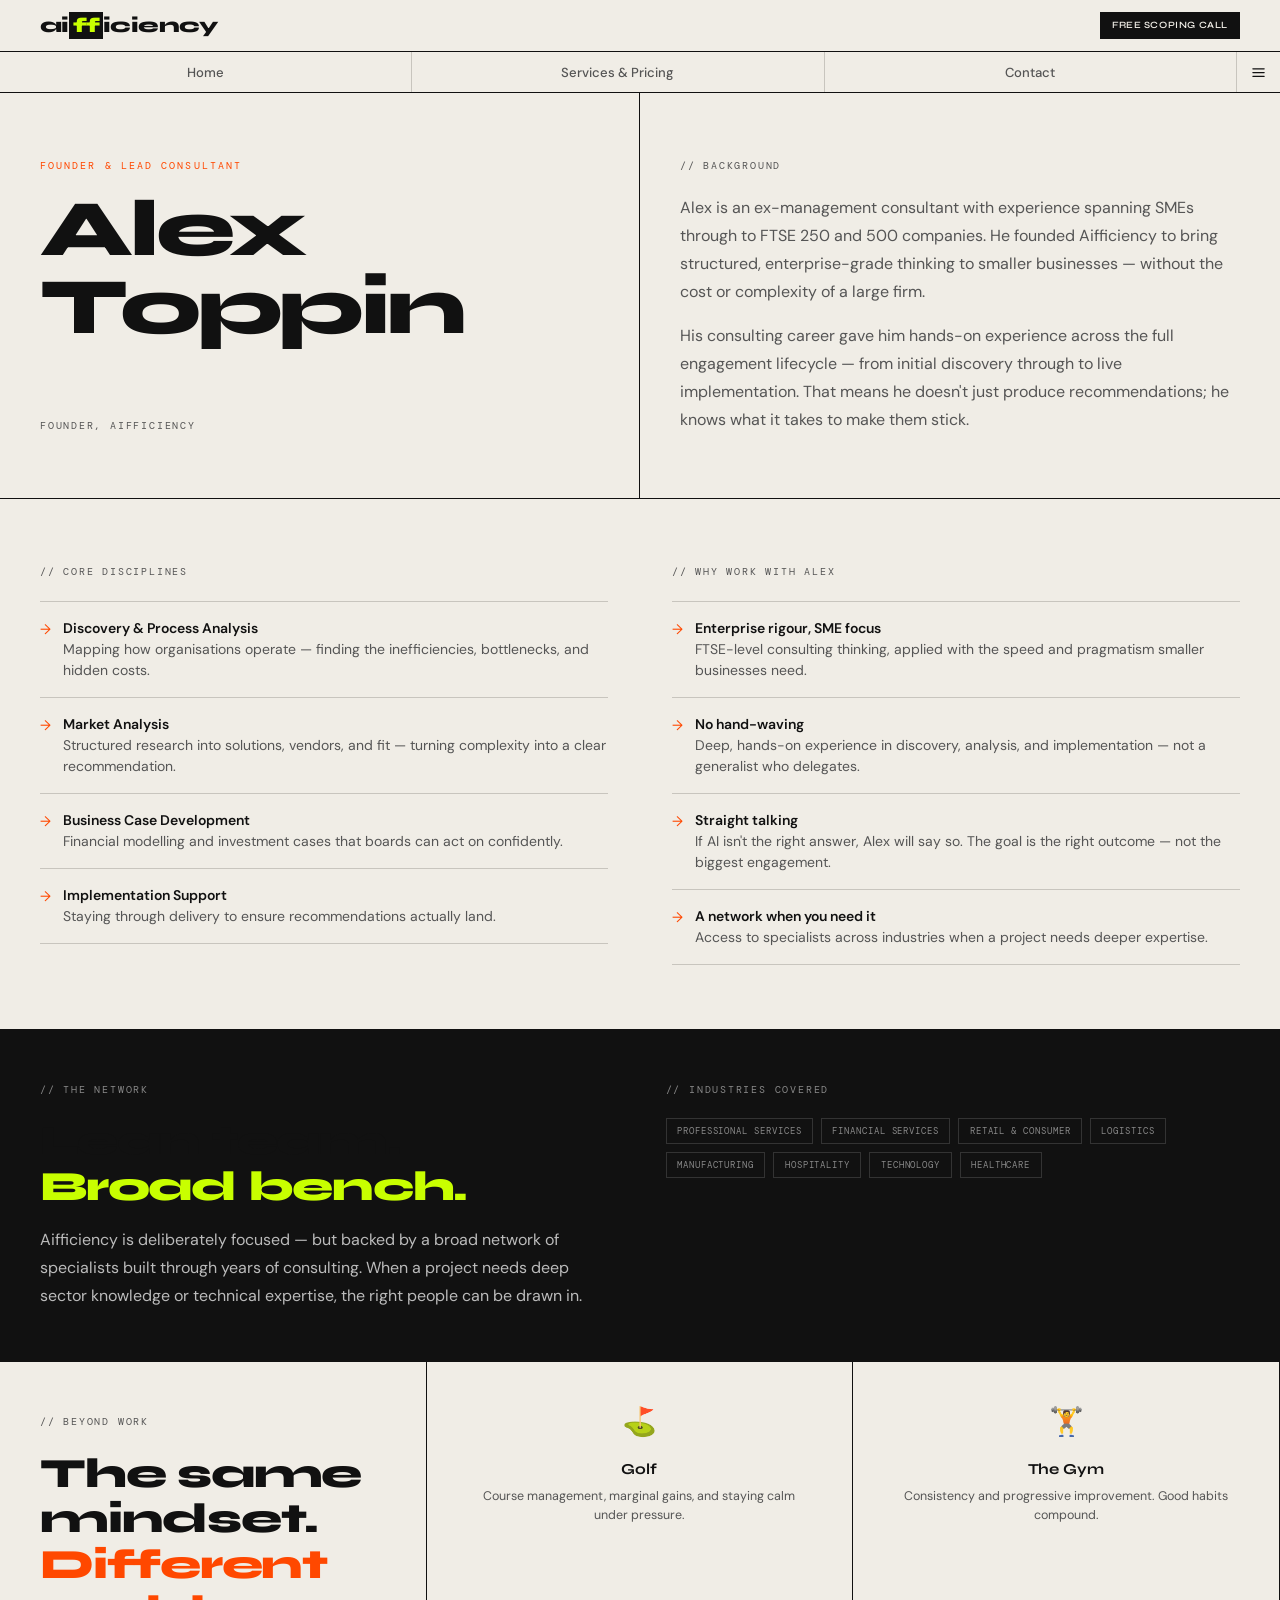
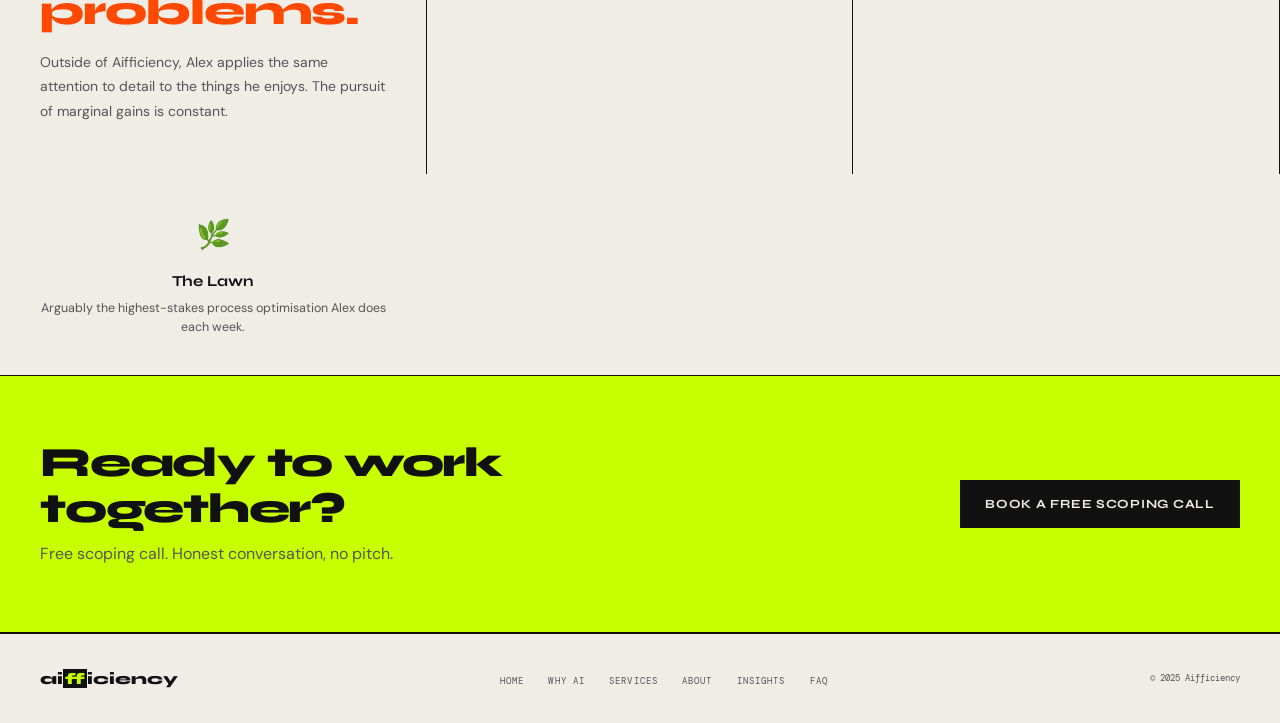
==== commit 88971894: "Changes 8th June" ====
--- a/aifficiency-about.html
+++ b/aifficiency-about.html
@@ -2,148 +2,335 @@
 <html lang="en">
 <head>
 <meta charset="UTF-8">
-<meta name="viewport" content="width=device-width, initial-scale=1.0, viewport-fit=cover">
+<meta name="viewport" content="width=device-width,initial-scale=1,viewport-fit=cover">
 <title>Aifficiency — About Alex Toppin</title>
-<link href="https://fonts.googleapis.com/css2?family=Syne:wght@400;700;800&family=DM+Mono:wght@300;400;500&family=DM+Sans:ital,wght@0,300;0,400;0,500;1,300&display=swap" rel="stylesheet">
-<link rel="stylesheet" href="style.css">
+<link href="https://fonts.googleapis.com/css2?family=Syne:wght@700;800&family=DM+Mono:wght@400;500&family=DM+Sans:wght@400;500;600&display=swap" rel="stylesheet">
+<style>
+
+*,*::before,*::after{box-sizing:border-box;margin:0;padding:0}
+html{scroll-behavior:smooth;-webkit-text-size-adjust:100%}
+body{background:#f0ede6;color:#111;font-family:'DM Sans',sans-serif;font-size:16px;line-height:1.6;overflow-x:hidden;-webkit-font-smoothing:antialiased}
+img,svg,video{max-width:100%;height:auto;display:block}
+
+/* ── TOKENS ── */
+:root{
+  --bg:#f0ede6;--ink:#111;--mid:#555;--card:#e4e1da;
+  --dark:#111;--acid:#c8ff00;--orange:#ff4800;--border:#c8c5be;
+  --p:clamp(1rem,4vw,2.5rem);
+}
+
+/* ── TYPE ── */
+.mono{font-family:'DM Mono',monospace}
+.syne{font-family:'Syne',sans-serif}
+.eyebrow{font-family:'DM Mono',monospace;font-size:.65rem;letter-spacing:.2em;text-transform:uppercase;color:var(--orange);margin-bottom:1rem}
+.label{font-family:'DM Mono',monospace;font-size:.62rem;letter-spacing:.18em;text-transform:uppercase;color:var(--mid);margin-bottom:1.25rem}
+h1{font-family:'Syne',sans-serif;font-weight:800;font-size:clamp(2.2rem,7vw,5rem);letter-spacing:-.04em;line-height:.97;color:#111}
+h1 em{font-style:normal;background:#111;color:var(--acid);padding:0 .1em}
+h2{font-family:'Syne',sans-serif;font-weight:800;font-size:clamp(1.5rem,4vw,2.6rem);letter-spacing:-.03em;line-height:1.1;color:#111}
+h2 em{font-style:normal;color:var(--orange)}
+h2.acid em{color:var(--acid)}
+h3{font-family:'Syne',sans-serif;font-weight:700;font-size:clamp(1rem,2.5vw,1.2rem);letter-spacing:-.02em;color:#111}
+p{color:var(--mid);line-height:1.75;font-size:clamp(.875rem,2vw,1rem)}
+p+p{margin-top:.875rem}
+strong{color:#111;font-weight:600}
+a{text-decoration:none;color:inherit}
+
+/* ── BUTTONS ── */
+.btn{display:inline-block;font-family:'Syne',sans-serif;font-weight:700;font-size:.78rem;letter-spacing:.06em;text-transform:uppercase;padding:.8rem 1.5rem;border:1.5px solid #111;transition:background .15s,color .15s,border-color .15s;text-align:center;cursor:pointer}
+.btn-dark{background:#111;color:var(--bg)}
+.btn-dark:hover{background:var(--orange);border-color:var(--orange);color:#fff}
+.btn-ghost{background:transparent;color:#111}
+.btn-ghost:hover{background:var(--card)}
+.btn-acid{background:var(--acid);color:#111;border-color:var(--acid)}
+.btn-acid:hover{background:#b0e000;border-color:#b0e000}
+.btn-block{display:block;width:100%}
+
+/* ── LAYOUT ── */
+.container{padding:clamp(2.5rem,5vw,5rem) var(--p)}
+.container-sm{padding:clamp(1.5rem,3vw,3rem) var(--p)}
+.border-b{border-bottom:1.5px solid #111}
+.border-t{border-top:1.5px solid #111}
+
+/* Two col grid */
+.grid-2{display:grid;grid-template-columns:1fr 1fr;gap:0}
+/* Three col grid */
+.grid-3{display:grid;grid-template-columns:repeat(3,1fr);gap:0}
+
+/* Bordered grid cells */
+.cell{border-right:1.5px solid #111;border-bottom:1.5px solid #111;padding:clamp(1.25rem,3vw,2rem)}
+.cell:last-child,.cell.no-right{border-right:none}
+.cell.no-bottom{border-bottom:none}
+.cell-dark{background:#111;color:var(--bg)}
+.cell-dark h2,.cell-dark h3,.cell-dark p,.cell-dark strong{color:var(--bg)}
+.cell-dark p{color:#bbb}
+.cell-dark strong{color:var(--bg)}
+.cell-dark .label{color:#888}
+.cell-dark .eyebrow{color:var(--acid)}
+
+/* ── NAV ── */
+.site-header{position:sticky;top:0;z-index:200;background:var(--bg)}
+.header-bar{height:52px;padding:0 var(--p);display:flex;align-items:center;justify-content:space-between;border-bottom:1.5px solid #111}
+.nav-logo{font-family:'Syne',sans-serif;font-weight:800;font-size:clamp(.95rem,3vw,1.3rem);letter-spacing:-.03em;color:#111;flex-shrink:0}
+.nav-logo em{font-style:normal;background:#111;color:var(--acid);padding:.05em .18em}
+.nav-cta-btn{font-family:'Syne',sans-serif;font-weight:600;font-size:.6rem;letter-spacing:.06em;text-transform:uppercase;background:#111;color:var(--bg);padding:.3rem .7rem;border:1px solid #111;white-space:nowrap;transition:background .15s}
+.nav-cta-btn:hover{background:var(--orange);border-color:var(--orange)}
+.nav-bar{border-bottom:1.5px solid #111;position:relative;background:var(--bg)}
+.nav-bar-inner{display:flex;align-items:stretch;height:40px}
+.nav-primary{display:flex;flex:1;min-width:0}
+.nav-primary a{font-family:'DM Sans',sans-serif;font-size:clamp(.7rem,2vw,.82rem);font-weight:500;color:var(--mid);display:flex;align-items:center;justify-content:center;flex:1;padding:0 .5rem;border-right:1px solid var(--border);white-space:nowrap;overflow:hidden;text-overflow:ellipsis;transition:background .15s,color .15s}
+.nav-primary a:last-child{border-right:none}
+.nav-primary a:hover{background:var(--card);color:#111}
+.nav-primary a.active{font-weight:700;color:#111;background:var(--card);box-shadow:inset 0 -2.5px 0 var(--orange)}
+.nav-hamburger{width:44px;flex-shrink:0;border:none;border-left:1px solid var(--border);background:transparent;display:flex;align-items:center;justify-content:center;cursor:pointer;transition:background .15s;color:#111;padding:0}
+.nav-hamburger:hover{background:var(--card)}
+.nav-hamburger svg{width:15px;height:15px;stroke:#111;stroke-width:2;fill:none;stroke-linecap:round}
+.nav-dropdown{display:none;position:absolute;top:100%;right:0;background:var(--bg);border:1.5px solid #111;border-top:none;min-width:190px;z-index:300;box-shadow:3px 3px 0 rgba(0,0,0,.07)}
+.nav-dropdown.open{display:block}
+.nav-dropdown a{font-size:.85rem;font-weight:500;color:#111;display:block;padding:.8rem 1.1rem;border-bottom:1px solid var(--border);transition:background .15s}
+.nav-dropdown a:last-child{border-bottom:none}
+.nav-dropdown a:hover{background:var(--card)}
+.nav-dropdown a.active{font-weight:700;border-left:3px solid var(--orange);padding-left:calc(1.1rem - 3px)}
+.nav-overlay{display:none;position:fixed;inset:0;z-index:199}
+.nav-overlay.open{display:block}
+
+/* ── MARQUEE ── */
+.marquee-wrap{background:#111;border-bottom:1.5px solid #111;padding:.6rem 0;overflow:hidden}
+.marquee-inner{display:flex;gap:2rem;white-space:nowrap;animation:marquee 25s linear infinite;width:max-content}
+.marquee-inner span{font-family:'DM Mono',monospace;font-size:.6rem;letter-spacing:.15em;text-transform:uppercase;color:#555}
+.marquee-inner span.accent{color:var(--acid)}
+@keyframes marquee{from{transform:translateX(0)}to{transform:translateX(-50%)}}
+
+/* ── HERO ── */
+.hero{display:grid;grid-template-columns:1fr 1fr;border-bottom:1.5px solid #111;min-height:calc(100svh - 92px)}
+.hero-left{padding:clamp(2rem,5vw,5rem) var(--p);border-right:1.5px solid #111;display:flex;flex-direction:column;justify-content:space-between;gap:2rem}
+.hero-right{display:flex;flex-direction:column}
+.hero-stat-block{flex:1;padding:clamp(1.5rem,3vw,2.5rem) var(--p);border-bottom:1.5px solid #111;display:flex;flex-direction:column;justify-content:center}
+.hero-stat-block:last-child{border-bottom:none}
+.stat-tag{font-family:'DM Mono',monospace;font-size:.6rem;letter-spacing:.15em;text-transform:uppercase;color:var(--orange);margin-bottom:.4rem}
+.stat-num{font-family:'Syne',sans-serif;font-weight:800;font-size:clamp(2rem,5vw,3.8rem);letter-spacing:-.05em;line-height:1;color:#111;margin-bottom:.4rem}
+.stat-num em{font-style:normal;color:var(--orange)}
+.stat-desc{font-size:clamp(.78rem,1.5vw,.875rem);color:var(--mid);line-height:1.55}
+.hero-tagline{font-size:clamp(.875rem,2vw,1rem);color:var(--mid);line-height:1.65;padding-top:1.5rem;border-top:1.5px solid var(--border);margin-bottom:1.5rem}
+.hero-actions{display:flex;gap:.75rem;flex-wrap:wrap}
+
+/* ── CTA BANNER ── */
+.cta-banner{background:var(--acid);padding:clamp(2rem,5vw,4rem) var(--p);display:flex;align-items:center;justify-content:space-between;gap:1.5rem;border-bottom:1.5px solid #111}
+.cta-banner h2{color:#111;max-width:500px}
+.cta-banner h2 em{color:#111;background:none}
+
+/* ── FOOTER ── */
+footer{padding:clamp(1.25rem,3vw,2rem) var(--p);display:flex;justify-content:space-between;align-items:center;flex-wrap:wrap;gap:1rem;border-top:1.5px solid #111}
+.footer-logo{font-family:'Syne',sans-serif;font-weight:800;font-size:1rem;color:#111}
+.footer-logo em{font-style:normal;background:#111;color:var(--acid);padding:0 .12em}
+.footer-links{display:flex;gap:1.5rem;list-style:none;flex-wrap:wrap}
+.footer-links a{font-family:'DM Mono',monospace;font-size:.58rem;letter-spacing:.12em;text-transform:uppercase;color:var(--mid)}
+.footer-links a:hover{color:#111}
+.footer-note{font-family:'DM Mono',monospace;font-size:.55rem;color:var(--mid)}
+
+/* ── PROCESS STRIP ── */
+.process-strip{display:flex;border-bottom:1.5px solid #111;overflow-x:auto;-webkit-overflow-scrolling:touch}
+.process-step{flex:1;min-width:120px;padding:1rem var(--p);border-right:1.5px solid #111;display:flex;align-items:center;gap:.75rem}
+.process-step:last-child{border-right:none}
+.step-num{font-family:'DM Mono',monospace;font-size:.6rem;color:var(--orange);flex-shrink:0}
+.step-name{font-family:'Syne',sans-serif;font-weight:700;font-size:.78rem;letter-spacing:.05em;text-transform:uppercase}
+
+/* ── FAQ ── */
+.faq-item{border-bottom:1px solid var(--border)}
+.faq-q{font-size:.92rem;font-weight:600;color:#111;padding:1.1rem 0;display:flex;justify-content:space-between;align-items:center;gap:1rem;cursor:pointer}
+.faq-toggle{color:var(--orange);font-size:1.2rem;flex-shrink:0;transition:transform .2s;line-height:1}
+.faq-a{font-size:.875rem;color:var(--mid);line-height:1.8;max-height:0;overflow:hidden;transition:max-height .35s ease,padding .2s}
+.faq-item.open .faq-a{max-height:300px;padding-bottom:1.25rem}
+.faq-item.open .faq-toggle{transform:rotate(45deg)}
+
+/* ── FORM ── */
+.form-group{margin-bottom:1.25rem}
+.form-label{font-family:'DM Mono',monospace;font-size:.6rem;letter-spacing:.15em;text-transform:uppercase;color:var(--mid);display:block;margin-bottom:.4rem}
+.form-input{width:100%;padding:.8rem .9rem;border:1.5px solid var(--border);background:var(--bg);font-family:'DM Sans',sans-serif;font-size:.9rem;color:#111;outline:none;border-radius:0;-webkit-appearance:none;transition:border-color .15s}
+.form-input:focus{border-color:#111}
+.form-input::placeholder{color:var(--border)}
+textarea.form-input{resize:vertical;min-height:110px}
+.form-row{display:grid;grid-template-columns:1fr 1fr;gap:1rem}
+.form-submit{font-family:'Syne',sans-serif;font-weight:700;font-size:.78rem;letter-spacing:.06em;text-transform:uppercase;background:#111;color:var(--bg);padding:.9rem 1.5rem;border:1.5px solid #111;width:100%;cursor:pointer;margin-top:.5rem;transition:background .15s}
+.form-submit:hover{background:var(--orange);border-color:var(--orange)}
+.form-note{font-family:'DM Mono',monospace;font-size:.58rem;color:var(--mid);margin-top:.75rem;line-height:1.6;text-align:center}
+
+/* ── ANIMATIONS ── */
+@keyframes fadeUp{from{opacity:0;transform:translateY(16px)}to{opacity:1;transform:translateY(0)}}
+.fade-in{opacity:0;transform:translateY(16px)}
+.fade-in.visible{animation:fadeUp .5s forwards}
+
+/* ── TABLET 768px ── */
+@media(max-width:768px){
+  .hero{grid-template-columns:1fr;min-height:auto}
+  .hero-left{border-right:none;border-bottom:1.5px solid #111}
+  .hero-right{display:none}
+  .grid-2{grid-template-columns:1fr}
+  .grid-3{grid-template-columns:1fr}
+  .cell{border-right:none}
+  .cell.no-right-mobile{border-right:none}
+  .left-col{border-right:none;border-bottom:1.5px solid #111}
+  .form-row{grid-template-columns:1fr}
+  .cta-banner{flex-direction:column;align-items:flex-start}
+  .cta-banner .btn{width:100%;display:block}
+  footer{justify-content:center;text-align:center}
+  .footer-links{justify-content:center}
+}
+
+/* ── MOBILE 480px ── */
+@media(max-width:480px){
+  :root{--p:1rem}
+  h1{font-size:clamp(2rem,9vw,2.8rem)}
+  .hero-actions{flex-direction:column}
+  .hero-actions .btn{width:100%;display:block}
+  .btn-primary,.btn-secondary{display:block;width:100%;text-align:center}
+  footer .footer-links{display:none}
+  .footer-note{text-align:center;width:100%}
+  body{padding-bottom:env(safe-area-inset-bottom,0px)}
+  .site-header{padding-top:env(safe-area-inset-top,0px)}
+}
+
+
+.about-hero{display:grid;grid-template-columns:1fr 1fr;border-bottom:1.5px solid #111;min-height:380px}
+.about-hero-left{padding:clamp(2.5rem,5vw,5rem) var(--p);border-right:1.5px solid #111;display:flex;flex-direction:column;justify-content:space-between}
+.about-hero-right{padding:clamp(2.5rem,5vw,5rem) var(--p)}
+.exp-list{list-style:none}
+.exp-item{padding:1rem 0;border-bottom:1px solid var(--border);display:flex;gap:.75rem;font-size:.875rem;color:var(--mid);line-height:1.5}
+.exp-item:first-child{border-top:1px solid var(--border)}
+.exp-item::before{content:'→';color:var(--orange);flex-shrink:0;margin-top:.1rem}
+.exp-item strong{display:block;color:#111;font-weight:600}
+.network-dark{background:#111;color:var(--bg);padding:clamp(2rem,4vw,4rem) var(--p);border-bottom:1.5px solid #111;display:grid;grid-template-columns:1fr 1fr;gap:clamp(2rem,4vw,4rem)}
+.network-dark .label{color:#888}
+.network-dark p{color:#bbb}
+.network-dark h2 em{color:var(--acid)}
+.tag-list{display:flex;flex-wrap:wrap;gap:.5rem;margin-top:1.25rem}
+.tag{font-family:'DM Mono',monospace;font-size:.58rem;letter-spacing:.1em;text-transform:uppercase;padding:.28rem .65rem;border:1px solid #333;color:#888}
+.personal-section{display:grid;grid-template-columns:1fr 1fr 1fr;border-bottom:1.5px solid #111}
+.personal-intro{padding:clamp(2rem,4vw,3.5rem) var(--p);border-right:1.5px solid #111;grid-column:1}
+.interest-card{padding:clamp(1.75rem,3vw,2.5rem) var(--p);border-right:1.5px solid #111;text-align:center}
+.interest-card:last-child{border-right:none}
+.interest-emoji{font-size:1.75rem;display:block;margin-bottom:.75rem}
+.interest-name{font-family:'Syne',sans-serif;font-weight:700;font-size:.95rem;margin-bottom:.35rem}
+.interest-desc{font-size:.78rem;color:var(--mid);line-height:1.5}
+@media(max-width:768px){
+  .about-hero{grid-template-columns:1fr}
+  .about-hero-left{border-right:none;border-bottom:1.5px solid #111}
+  .network-dark{grid-template-columns:1fr}
+  .personal-section{grid-template-columns:1fr}
+  .personal-intro{border-right:none;border-bottom:1.5px solid #111}
+  .interest-card{border-right:none;border-bottom:1.5px solid #111;text-align:left}
+  .interest-card:last-child{border-bottom:none}
+}
+
+</style>
 </head>
 <body>
-<div class="cursor" id="c"></div>
-<div class="cursor-ring" id="cr"></div>
-
-<div class="site-header">
+<header class="site-header">
   <div class="header-bar">
     <a href="index.html" class="nav-logo">ai<em>ff</em>iciency</a>
-    <div class="header-cta"><a href="aifficiency-contact.html">Free Scoping Call</a></div>
-  </div>
-  <div class="nav-bar">
+    <a href="aifficiency-contact.html" class="nav-cta-btn">Free Scoping Call</a>
+  </div>
+  <nav class="nav-bar">
     <div class="nav-bar-inner">
-      <div class="nav-primary">
-      <a href="index.html">Home</a>
-      <a href="aifficiency-pricing.html">Services & Pricing</a>
-      <a href="aifficiency-contact.html">Contact</a>
-      </div>
-      <button class="nav-hamburger" onclick="toggleDropdown()" aria-label="More pages">
+      <div class="nav-primary"><a href="index.html" class="">Home</a><a href="aifficiency-pricing.html" class="">Services & Pricing</a><a href="aifficiency-contact.html" class="">Contact</a></div>
+      <button class="nav-hamburger" id="navBtn" aria-label="More">
         <svg viewBox="0 0 24 24"><line x1="3" y1="6" x2="21" y2="6"/><line x1="3" y1="12" x2="21" y2="12"/><line x1="3" y1="18" x2="21" y2="18"/></svg>
       </button>
     </div>
-  </div>
-  <div class="nav-overlay" id="navOverlay" onclick="closeDropdown()"></div>
-  <div class="nav-dropdown" id="navDropdown">
-    <a href="aifficiency-why.html">Why AI</a>
-    <a href="aifficiency-about.html" class="active">About</a>
-    <a href="aifficiency-insights.html">Insights</a>
-    <a href="aifficiency-faq.html">FAQ</a>
-    <a href="aifficiency-aiready.html">Is AI Right For Me?</a>
-  </div>
-</div>
-
-</div>
-  <div class="nav-bar">
-    <div class="nav-bar-inner">
-      <div class="nav-primary">
-      <a href="index.html">Home</a>
-      <a href="aifficiency-pricing.html">Services & Pricing</a>
-      <a href="aifficiency-contact.html">Contact</a>
-      </div>
-      <button class="nav-hamburger" onclick="toggleDropdown()" aria-label="More pages">
-        <svg viewBox="0 0 24 24"><line x1="3" y1="6" x2="21" y2="6"/><line x1="3" y1="12" x2="21" y2="12"/><line x1="3" y1="18" x2="21" y2="18"/></svg>
-      </button>
-    </div>
-  </div>
-  <div class="nav-overlay" id="navOverlay" onclick="closeDropdown()"></div>
-  <div class="nav-dropdown" id="navDropdown">
-    <a href="aifficiency-why.html">Why AI</a>
-    <a href="aifficiency-about.html" class="active">About</a>
-    <a href="aifficiency-insights.html">Insights</a>
-    <a href="aifficiency-faq.html">FAQ</a>
-    <a href="aifficiency-aiready.html">Is AI Right For Me?</a>
-  </div>
-</div>
-
-<section class="hero">
-  <div class="hero-left">
-    <div class="hero-eyebrow">Founder & Lead Consultant</div>
-    <h1 class="hero-name">Alex<br>Toppin</h1>
-    <div class="hero-role">Founder, Aifficiency</div>
-  </div>
-  <div class="hero-right">
-    <p class="hero-intro">Alex is an <strong>ex-management consultant</strong> with experience spanning SMEs through to FTSE 250 and 500 companies. He founded Aifficiency to bring structured, enterprise-grade thinking to smaller businesses that need it most — without the cost or complexity of a large firm.</p>
-    <p class="hero-intro">The mission is simple: help SMEs understand where AI can genuinely help, make a confident decision about what to do, and implement it properly.</p>
+    <div class="nav-dropdown" id="navDropdown"><a href="aifficiency-why.html" class="">Why AI</a><a href="aifficiency-about.html" class="active">About</a><a href="aifficiency-insights.html" class="">Insights</a><a href="aifficiency-faq.html" class="">FAQ</a><a href="aifficiency-aiready.html" class="">Is AI Right For Me?</a></div>
+  </nav>
+  <div class="nav-overlay" id="navOverlay"></div>
+</header>
+
+<section class="about-hero">
+  <div class="about-hero-left">
+    <div>
+      <p class="eyebrow">Founder & Lead Consultant</p>
+      <h1>Alex<br>Toppin</h1>
+    </div>
+    <p class="label" style="margin-bottom:0">Founder, Aifficiency</p>
+  </div>
+  <div class="about-hero-right">
+    <p class="label">// Background</p>
+    <p style="margin-bottom:1rem">Alex is an ex-management consultant with experience spanning SMEs through to FTSE 250 and 500 companies. He founded Aifficiency to bring structured, enterprise-grade thinking to smaller businesses — without the cost or complexity of a large firm.</p>
+    <p>His consulting career gave him hands-on experience across the full engagement lifecycle — from initial discovery through to live implementation. That means he doesn't just produce recommendations; he knows what it takes to make them stick.</p>
   </div>
 </section>
 
-<section class="background-section">
-  <div class="bg-left">
-    <div class="section-label">// Experience</div>
-    <h2 class="bg-heading">Real work.<br><em>Real results.</em></h2>
-    <div class="bg-body">
-      <p>Alex's consulting career gave him hands-on experience across the full engagement lifecycle — from initial discovery through to live implementation. That depth means he doesn't just produce recommendations; he knows what it takes to make them stick.</p>
-      <p>He's worked with businesses at very different stages and scales, which gives him a practical sense of <strong>what works in the real world</strong>, not just on paper.</p>
-    </div>
-  </div>
-  <div class="bg-right">
-    <div class="section-label">// Core disciplines</div>
-    <ul class="exp-list">
-      <li class="exp-item"><div><strong>Discovery & Process Analysis</strong>Mapping how organisations operate — finding the inefficiencies, bottlenecks, and hidden costs.</div></li>
-      <li class="exp-item"><div><strong>Market Analysis</strong>Structured research into solutions, vendors, and fit — turning complexity into a clear recommendation.</div></li>
-      <li class="exp-item"><div><strong>Business Case Development</strong>Financial modelling and investment cases that boards can act on confidently.</div></li>
-      <li class="exp-item"><div><strong>Implementation Support</strong>Staying through delivery to ensure recommendations actually land in the business.</div></li>
-    </ul>
+<section class="container border-b">
+  <div style="display:grid;grid-template-columns:1fr 1fr;gap:clamp(2rem,5vw,5rem)">
+    <div>
+      <p class="label">// Core disciplines</p>
+      <ul class="exp-list">
+        <li class="exp-item"><div><strong>Discovery & Process Analysis</strong>Mapping how organisations operate — finding the inefficiencies, bottlenecks, and hidden costs.</div></li>
+        <li class="exp-item"><div><strong>Market Analysis</strong>Structured research into solutions, vendors, and fit — turning complexity into a clear recommendation.</div></li>
+        <li class="exp-item"><div><strong>Business Case Development</strong>Financial modelling and investment cases that boards can act on confidently.</div></li>
+        <li class="exp-item"><div><strong>Implementation Support</strong>Staying through delivery to ensure recommendations actually land.</div></li>
+      </ul>
+    </div>
+    <div>
+      <p class="label">// Why work with Alex</p>
+      <ul class="exp-list">
+        <li class="exp-item"><div><strong>Enterprise rigour, SME focus</strong>FTSE-level consulting thinking, applied with the speed and pragmatism smaller businesses need.</div></li>
+        <li class="exp-item"><div><strong>No hand-waving</strong>Deep, hands-on experience in discovery, analysis, and implementation — not a generalist who delegates.</div></li>
+        <li class="exp-item"><div><strong>Straight talking</strong>If AI isn't the right answer, Alex will say so. The goal is the right outcome — not the biggest engagement.</div></li>
+        <li class="exp-item"><div><strong>A network when you need it</strong>Access to specialists across industries when a project needs deeper expertise.</div></li>
+      </ul>
+    </div>
   </div>
 </section>
 
-<div class="network-strip">
+<div class="network-dark">
   <div>
-    <div class="section-label">// The network</div>
-    <h2 class="network-heading">Lean team.<br><em>Broad bench.</em></h2>
-    <p class="network-body">Aifficiency is deliberately focused — but backed by a broad network of specialists built through years of consulting. When a project needs deep sector knowledge or technical expertise, the right people can be drawn in.</p>
+    <p class="label">// The network</p>
+    <h2 class="acid" style="margin-bottom:1rem">Lean team.<br><em>Broad bench.</em></h2>
+    <p>Aifficiency is deliberately focused — but backed by a broad network of specialists built through years of consulting. When a project needs deep sector knowledge or technical expertise, the right people can be drawn in.</p>
   </div>
   <div>
-    <div class="section-label" style="color:#888;margin-bottom:1.25rem">// Industries covered</div>
-    <div class="network-tags">
-      <span class="network-tag">Professional Services</span>
-      <span class="network-tag">Financial Services</span>
-      <span class="network-tag">Retail & Consumer</span>
-      <span class="network-tag">Logistics</span>
-      <span class="network-tag">Manufacturing</span>
-      <span class="network-tag">Hospitality</span>
-      <span class="network-tag">Technology</span>
-      <span class="network-tag">Healthcare</span>
+    <p class="label">// Industries covered</p>
+    <div class="tag-list">
+      <span class="tag">Professional Services</span>
+      <span class="tag">Financial Services</span>
+      <span class="tag">Retail & Consumer</span>
+      <span class="tag">Logistics</span>
+      <span class="tag">Manufacturing</span>
+      <span class="tag">Hospitality</span>
+      <span class="tag">Technology</span>
+      <span class="tag">Healthcare</span>
     </div>
   </div>
 </div>
 
 <section class="personal-section">
   <div class="personal-intro">
-    <div class="section-label">// Beyond work</div>
-    <h2 class="personal-heading">The same mindset.<br><em>Different problems.</em></h2>
-    <p class="personal-body">Outside of Aifficiency, Alex applies the same attention to detail to the things he enjoys. The pursuit of marginal gains is constant — whether professionally or not.</p>
+    <p class="label">// Beyond work</p>
+    <h2 style="margin-bottom:1rem">The same mindset.<br><em>Different problems.</em></h2>
+    <p style="font-size:.875rem">Outside of Aifficiency, Alex applies the same attention to detail to the things he enjoys. The pursuit of marginal gains is constant.</p>
   </div>
   <div class="interest-card">
     <span class="interest-emoji">⛳</span>
     <div class="interest-name">Golf</div>
-    <div class="interest-desc">Course management, marginal gains, and staying calm under pressure. Not unlike consulting.</div>
+    <p class="interest-desc">Course management, marginal gains, and staying calm under pressure.</p>
   </div>
   <div class="interest-card">
     <span class="interest-emoji">🏋️</span>
     <div class="interest-name">The Gym</div>
-    <div class="interest-desc">Consistency and progressive improvement. Good habits compound over time.</div>
-  </div>
-  <div class="interest-card">
+    <p class="interest-desc">Consistency and progressive improvement. Good habits compound.</p>
+  </div>
+  <div class="interest-card" style="border-right:none">
     <span class="interest-emoji">🌿</span>
     <div class="interest-name">The Lawn</div>
-    <div class="interest-desc">Arguably the highest-stakes process optimisation Alex undertakes each week.</div>
+    <p class="interest-desc">Arguably the highest-stakes process optimisation Alex does each week.</p>
   </div>
 </section>
 
-<div class="cta-strip">
+<div class="cta-banner">
   <div>
-    <div class="cta-text">Ready to work together?</div>
-    <p class="cta-sub">Start with a free 45-minute scoping call. Honest conversation, no pitch.</p>
-  </div>
-  <a href="#" class="cta-btn">Book a free scoping call</a>
+    <h2>Ready to work together?</h2>
+    <p style="margin-top:.5rem">Free scoping call. Honest conversation, no pitch.</p>
+  </div>
+  <a href="aifficiency-contact.html" class="btn btn-dark">Book a free scoping call</a>
 </div>
+
 
 <footer>
   <div class="footer-logo">ai<em>ff</em>iciency</div>
@@ -152,29 +339,25 @@
     <li><a href="aifficiency-why.html">Why AI</a></li>
     <li><a href="aifficiency-pricing.html">Services</a></li>
     <li><a href="aifficiency-about.html">About</a></li>
-    <li><a href="aifficiency-contact.html">Contact</a></li>
+    <li><a href="aifficiency-insights.html">Insights</a></li>
+    <li><a href="aifficiency-faq.html">FAQ</a></li>
   </ul>
-  <div class="footer-note">© 2025 Aifficiency. Helping SMEs unlock efficiencies using AI.</div>
+  <div class="footer-note">© 2025 Aifficiency</div>
 </footer>
 
 
 <script>
-  function toggleDropdown(){
-    document.getElementById('navDropdown').classList.toggle('open');
-    document.getElementById('navOverlay').classList.toggle('open');
-  }
-  function closeDropdown(){
-    document.getElementById('navDropdown').classList.remove('open');
-    document.getElementById('navOverlay').classList.remove('open');
-  }
+const btn=document.getElementById('navBtn');
+const dd=document.getElementById('navDropdown');
+const ov=document.getElementById('navOverlay');
+if(btn){
+  btn.addEventListener('click',()=>{dd.classList.toggle('open');ov.classList.toggle('open')});
+  ov.addEventListener('click',()=>{dd.classList.remove('open');ov.classList.remove('open')});
+}
+// Scroll fade-ins
+const obs=new IntersectionObserver(els=>els.forEach(e=>{if(e.isIntersecting)e.target.classList.add('visible')}),{threshold:.1});
+document.querySelectorAll('.fade-in').forEach(el=>obs.observe(el));
 </script>
-<script>
-  const cur=document.getElementById('c'),ring=document.getElementById('cr');
-  if(cur){
-    let mx=0,my=0,rx=0,ry=0;
-    document.addEventListener('mousemove',e=>{mx=e.clientX;my=e.clientY;cur.style.left=mx+'px';cur.style.top=my+'px'});
-    (function loop(){rx+=(mx-rx)*0.14;ry+=(my-ry)*0.14;ring.style.left=rx+'px';ring.style.top=ry+'px';requestAnimationFrame(loop)})();
-  }
-</script>
+
 </body>
 </html>
